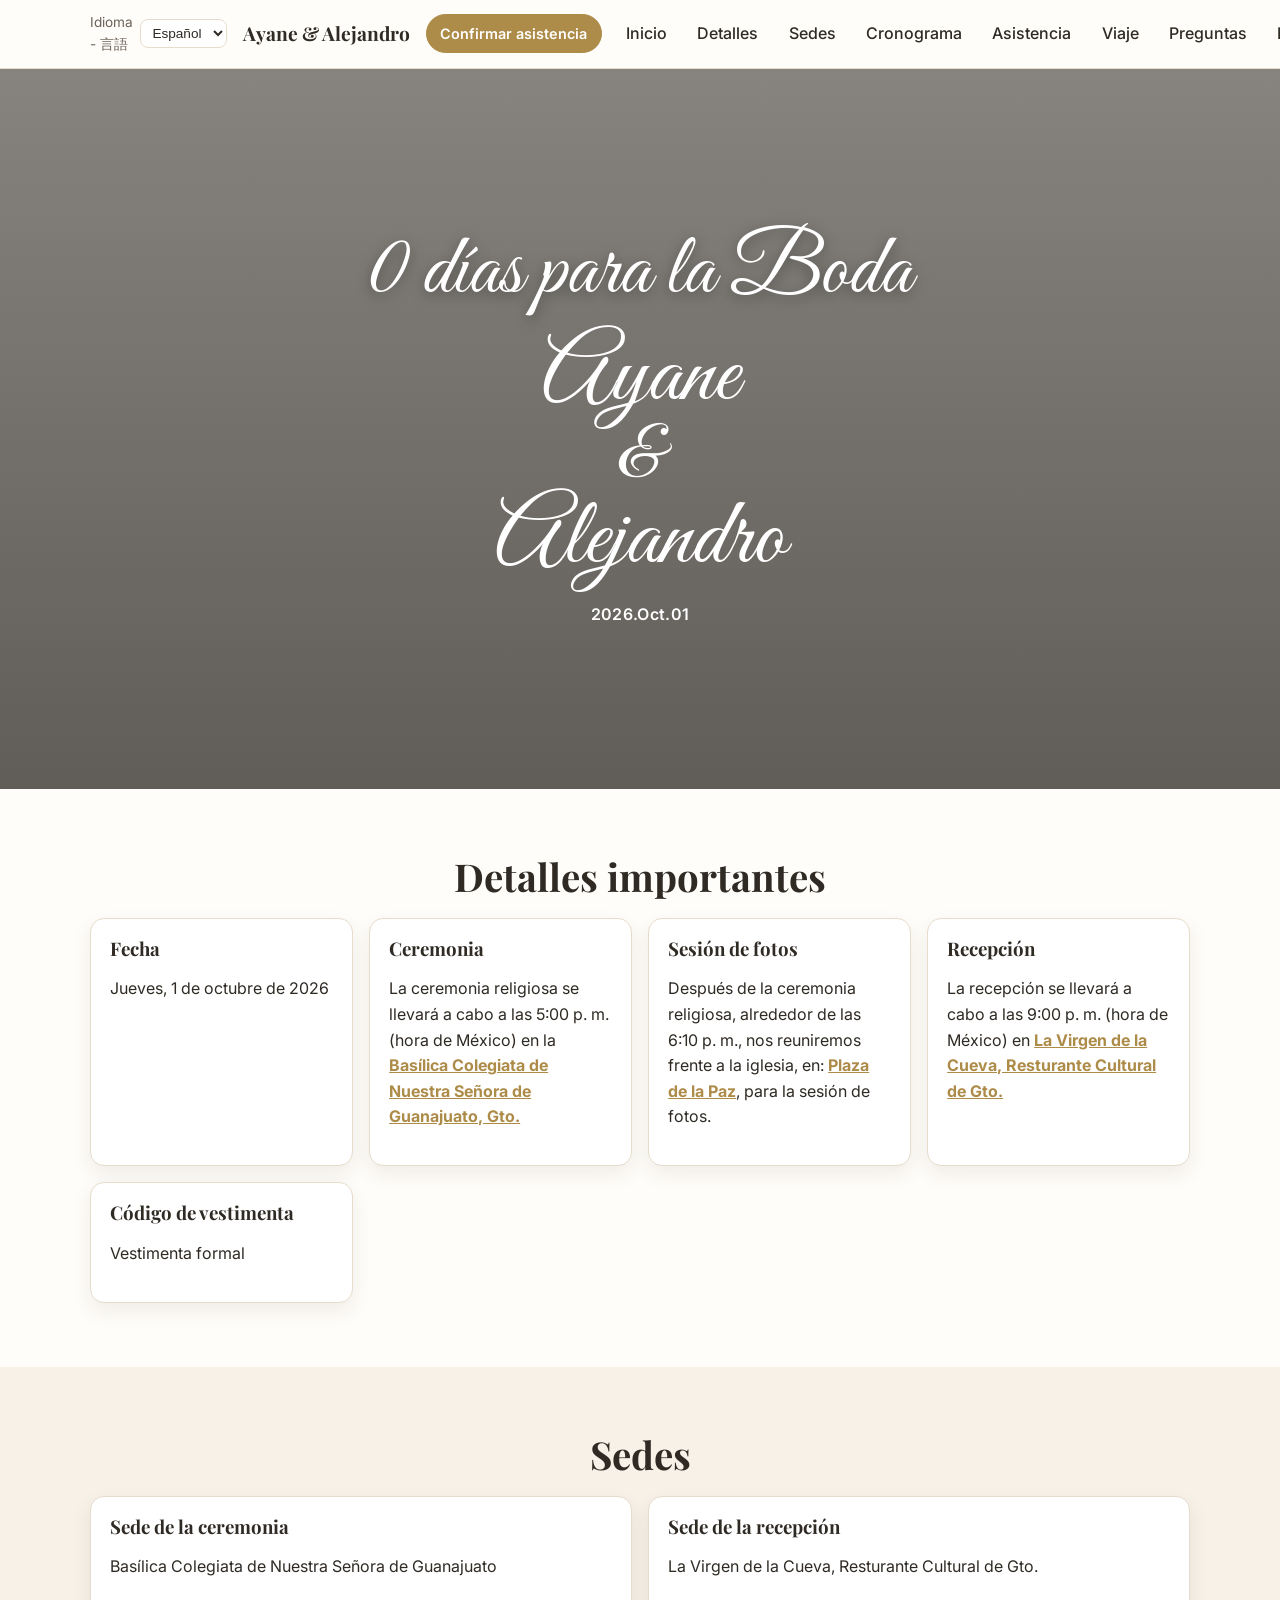
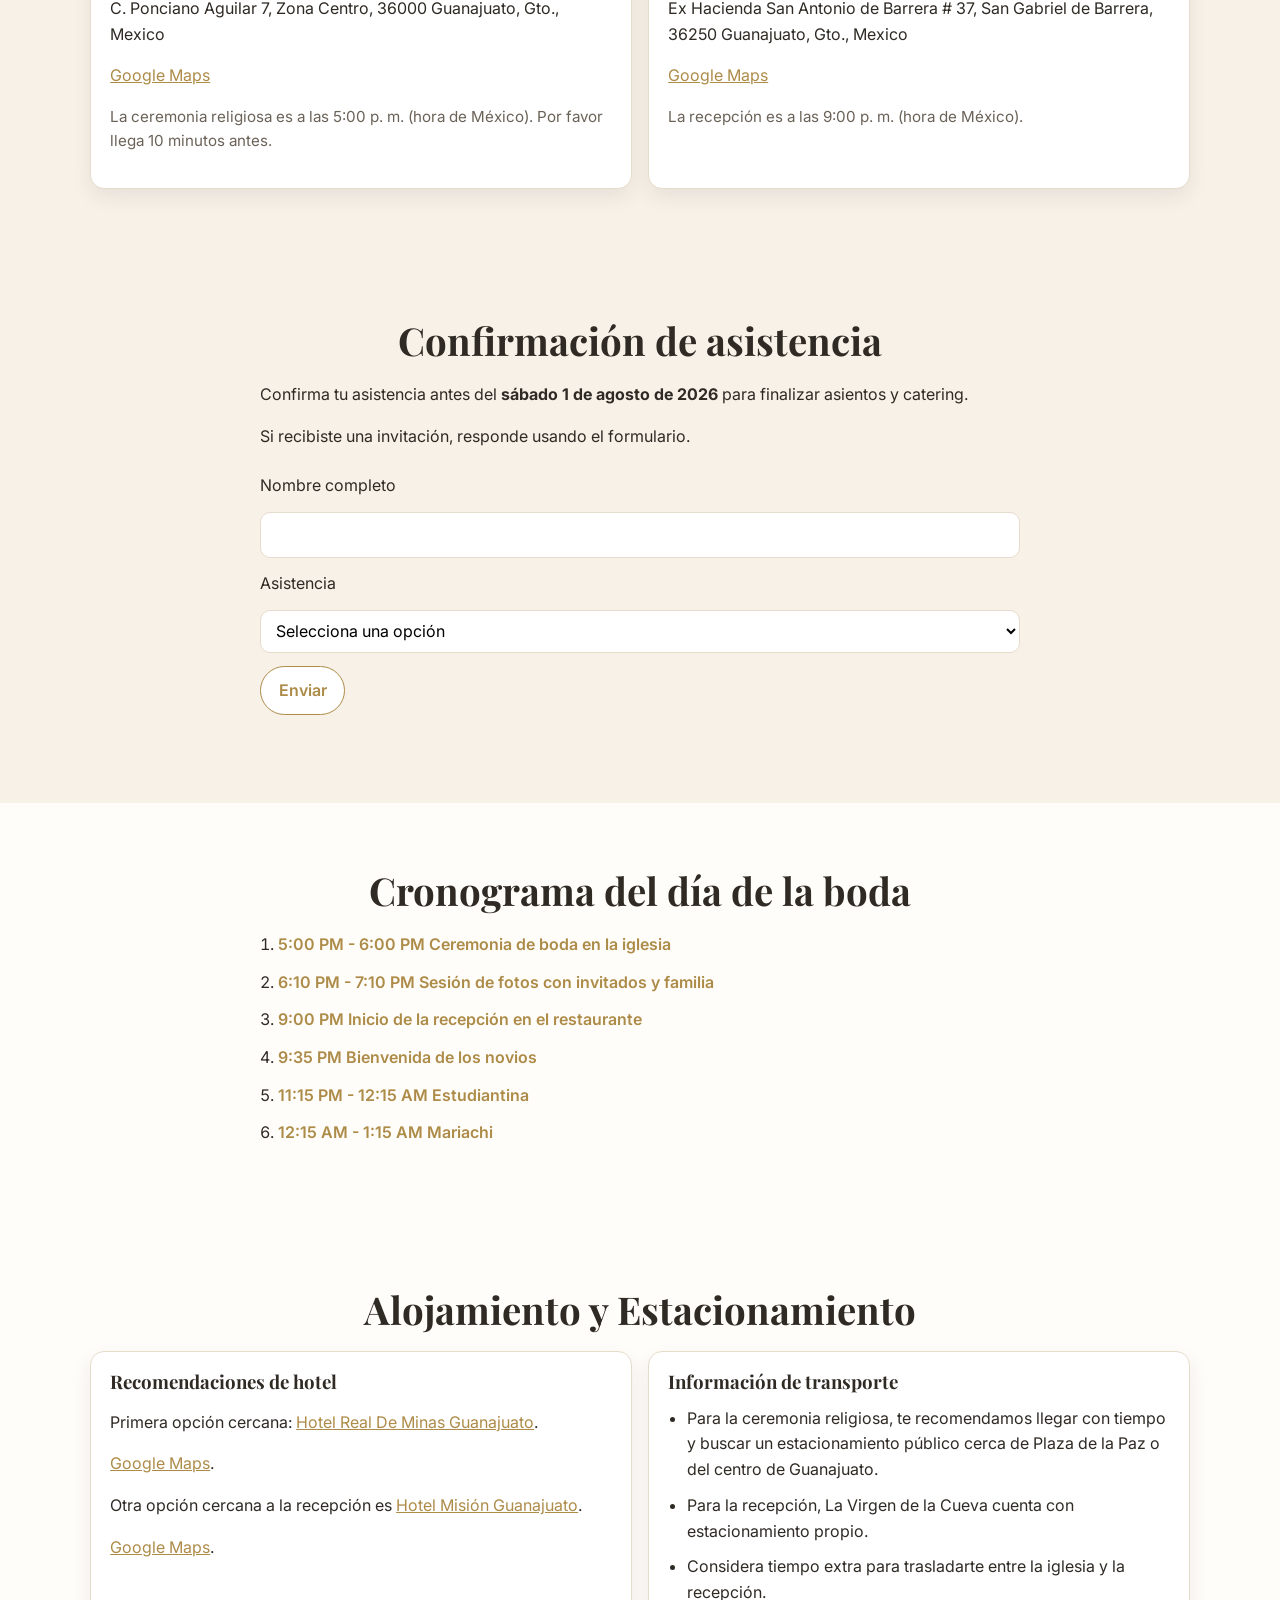
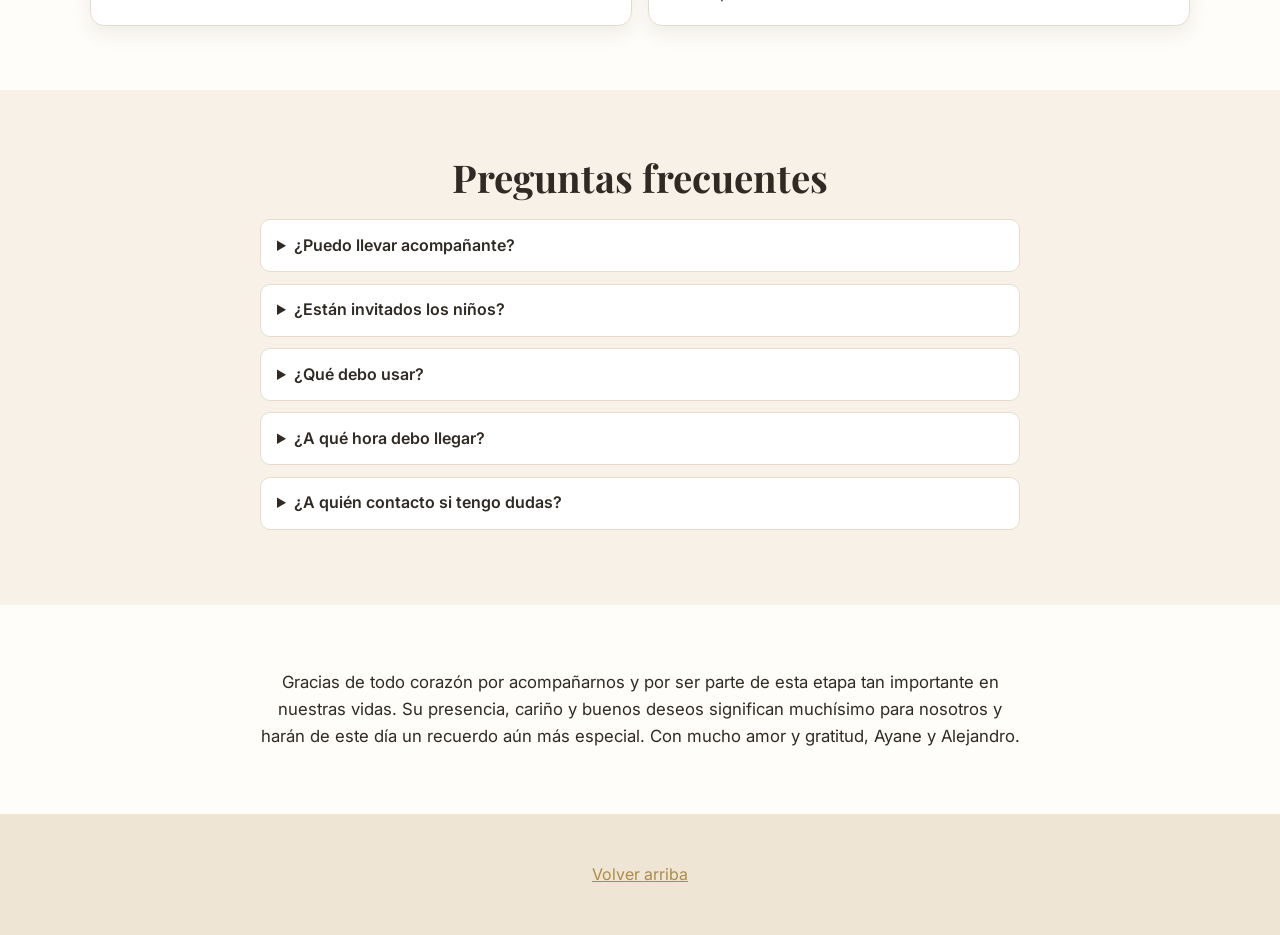
==== index.html @ 27ffed73 "Merge pull request #50 from aeliasg/codex/remove-text-from-assistance-confirmation-section Remove re" ====
<!DOCTYPE html>
<html lang="es">
  <head>
    <meta charset="UTF-8" />
    <meta name="viewport" content="width=device-width, initial-scale=1.0" />
    <meta
      name="description"
      content="Sitio web de información de boda con cronograma, sedes, detalles de viaje e instrucciones de RSVP para invitados."
      data-i18n-attr="content:meta.description"
    />
    <title data-i18n="meta.title">Ayane &amp; Alejandro | Información de boda para invitados</title>
    <link rel="preconnect" href="https://fonts.googleapis.com" />
    <link rel="preconnect" href="https://fonts.gstatic.com" crossorigin />
    <link
      href="https://fonts.googleapis.com/css2?family=Great+Vibes&family=Playfair+Display:wght@500;700&family=Inter:wght@400;500;600&display=swap"
      rel="stylesheet"
    />
    <link rel="stylesheet" href="style.css" />
  </head>
  <body>
    <span id="top" class="page-top" aria-hidden="true"></span>
    <a class="skip-link" href="#main-content" data-i18n="skip">Saltar al contenido principal</a>

    <header class="site-header">
      <nav class="navbar" aria-label="Navegación principal" data-i18n-attr="aria-label:nav.ariaLabel">
        <div class="language-toggle-wrap">
          <label for="language-toggle" class="language-label" data-i18n="language.label">Idioma - 言語</label>
          <select id="language-toggle" class="language-toggle" aria-label="Seleccionar idioma" data-i18n-attr="aria-label:language.selectAria">
            <option value="es" data-i18n="language.spanish">Español</option>
            <option value="ja" data-i18n="language.japanese">日本語</option>
          </select>
        </div>

        <div class="brand">Ayane &amp; Alejandro</div>
        <a class="nav-cta" href="#rsvp" data-i18n="nav.confirmAttendance">Confirmar asistencia</a>
        <button class="nav-toggle" aria-expanded="false" aria-controls="nav-menu" data-i18n="nav.menuButton">
          Menú
        </button>
        <ul class="nav-menu" id="nav-menu">
          <li><a href="#hero" data-i18n="nav.home">Inicio</a></li>
          <li><a href="#details" data-i18n="nav.details">Detalles</a></li>
          <li><a href="#venues" data-i18n="nav.venues">Sedes</a></li>
          <li><a href="#schedule" data-i18n="nav.schedule">Cronograma</a></li>
          <li><a href="#rsvp" data-i18n="nav.rsvp">Asistencia</a></li>
          <li><a href="#travel" data-i18n="nav.travel">Viaje</a></li>
          <li><a href="#faq" data-i18n="nav.faq">Preguntas</a></li>
          <li><a href="#message" data-i18n="nav.message">Mensaje</a></li>
        </ul>
      </nav>
    </header>

    <main id="main-content">
      <section class="hero" id="hero" aria-label="Introducción de la boda" data-i18n-attr="aria-label:hero.ariaLabel">
        <div class="hero-overlay"></div>
        <div class="hero-content container">
          <p class="countdown-text" aria-label="Cuenta regresiva para la boda" data-i18n-attr="aria-label:countdown.ariaLabel"><strong id="countdown-days">--</strong> <span id="countdown-label"></span></p>
          <p class="couple-names" aria-label="Ayane and Alejandro">
            <span class="couple-line">Ayane</span>
            <span class="couple-ampersand">&amp;</span>
            <span class="couple-line">Alejandro</span>
          </p>
          <p class="wedding-date" data-i18n="hero.date">2026.Oct.01</p>
        </div>
      </section>

      <section class="section" id="details">
        <div class="container">
          <h2 data-i18n="details.title">Detalles importantes</h2>
          <div class="card-grid details-grid">
            <article class="card">
              <h3 data-i18n="details.dateTitle">Fecha</h3>
              <p data-i18n="details.dateValue">Jueves, 1 de octubre de 2026</p>
            </article>
            <article class="card">
              <h3 data-i18n="details.ceremonyTitle">Ceremonia</h3>
              <p data-i18n="details.ceremonyValue" data-i18n-html="true">La ceremonia de boda se llevará a cabo aproximadamente a las 5:00 p. m. en la <strong><a href="https://maps.app.goo.gl/3U4JRh3GeCaUGPL46" class="inline-link" target="_blank" rel="noopener noreferrer">Basílica Colegiata de Nuestra Señora de Guanajuato, Gto.</a></strong></p>
            </article>
            <article class="card">
              <h3 data-i18n="details.photoSessionTitle">Sesión de fotos</h3>
              <p data-i18n="details.photoSessionValue" data-i18n-html="true">Después de la ceremonia religiosa, alrededor de las 6:10 p. m., nos reuniremos frente a la iglesia, en: <strong><a href="https://maps.app.goo.gl/Rm2HHoDUS6qW7fgV8" class="inline-link" target="_blank" rel="noopener noreferrer">Plaza de la Paz</a></strong>, para la sesión de fotos.</p>
            </article>
            <article class="card">
              <h3 data-i18n="details.receptionTitle">Recepción</h3>
              <p data-i18n="details.receptionValue" data-i18n-html="true">La recepción se llevará a cabo a las 9:00 p. m. (hora de México) en <strong><a href="https://maps.app.goo.gl/zDEgfCW4FdxbKXuq8" class="inline-link" target="_blank" rel="noopener noreferrer">La Virgen de la Cueva, Resturante Cultural de Gto.</a></strong></p>
            </article>
            <article class="card">
              <h3 data-i18n="details.dressTitle">Código de vestimenta</h3>
              <p data-i18n="details.dressValue">Vestimenta formal</p>
            </article>
          </div>
        </div>
      </section>

      <section class="section alt" id="venues">
        <div class="container">
          <h2 data-i18n="venues.title">Sedes</h2>
          <div class="card-grid venues-grid">
            <article class="card">
              <h3 data-i18n="venues.ceremonyTitle">Sede de la ceremonia</h3>
              <p data-i18n="venues.ceremonyName">Basílica Colegiata de Nuestra Señora de Guanajuato</p>
              <p data-i18n="venues.ceremonyAddress">C. Ponciano Aguilar 7, Zona Centro, 36000 Guanajuato, Gto., Mexico</p>
              <p>
                <a href="https://maps.app.goo.gl/aGtF1Gcrcc7LyWGeA" class="inline-link" data-i18n="venues.mapsLink" target="_blank" rel="noopener noreferrer">Google Maps</a>
              </p>
              <p class="note" data-i18n="venues.ceremonyNote">La ceremonia religiosa es a las 5:00 p. m. (hora de México). Por favor llega 10 minutos antes.</p>
            </article>
            <article class="card">
              <h3 data-i18n="venues.receptionTitle">Sede de la recepción</h3>
              <p data-i18n="venues.receptionName">La Virgen de la Cueva, Resturante Cultural de Gto.</p>
              <p data-i18n="venues.receptionAddress">Ex Hacienda San Antonio de Barrera # 37, San Gabriel de Barrera, 36250 Guanajuato, Gto., Mexico</p>
              <p>
                <a href="https://maps.app.goo.gl/EyxFZwrGLJdt8TZf7" class="inline-link" data-i18n="venues.mapsLink" target="_blank" rel="noopener noreferrer">Google Maps</a>
              </p>
              <p class="note" data-i18n="venues.receptionNote">La recepción es a las 9:00 p. m. (hora de México).</p>
            </article>
          </div>
        </div>
      </section>

      <section class="section alt" id="rsvp">
        <div class="container narrow">
          <h2 data-i18n="rsvp.title">Confirmación de asistencia</h2>
          <p data-i18n="rsvp.line1Html" data-i18n-html="true">
            Confirma tu asistencia antes del <strong>sábado 1 de agosto de 2026</strong> para finalizar asientos y catering.
          </p>
          <p data-i18n="rsvp.line2">Si recibiste una invitación, responde usando el formulario.</p>

          <form id="rsvp-form" class="rsvp-form" novalidate>
            <label for="rsvp-name" data-i18n="rsvp.nameLabel">Nombre completo</label>
            <input id="rsvp-name" name="name" type="text" autocomplete="name" required />

            <label for="rsvp-attendance" data-i18n="rsvp.attendanceLabel">Asistencia</label>
            <select id="rsvp-attendance" name="attendance" required>
              <option value="" selected disabled data-i18n="rsvp.attendancePlaceholder">Selecciona una opción</option>
              <option value="Attending" data-i18n="rsvp.attendanceYes">Asistiré</option>
              <option value="Not attending" data-i18n="rsvp.attendanceNo">No asistiré</option>
            </select>

            <button type="submit" class="btn" id="rsvp-submit" data-i18n="rsvp.submitButton">Enviar</button>
          </form>

          <p id="rsvp-message" class="note" role="status" aria-live="polite"></p>
        </div>
      </section>

      <section class="section" id="schedule">
        <div class="container">
          <h2 data-i18n="schedule.title">Cronograma del día de la boda</h2>
          <ol class="timeline">
            <li><span>5:00 PM - 6:00 PM</span> <span data-i18n="schedule.ceremony">Ceremonia de boda en la iglesia</span></li>
            <li><span>6:10 PM - 7:10 PM</span> <span data-i18n="schedule.photos">Sesión de fotos con invitados y familia</span></li>
            <li><span>9:00 PM</span> <span data-i18n="schedule.receptionBegins">Inicio de la recepción en el restaurante</span></li>
            <li><span>9:35 PM</span> <span data-i18n="schedule.welcome">Bienvenida de los novios</span></li>
            <li><span>11:15 PM - 12:15 AM</span> <span data-i18n="schedule.estudiantina">Estudiantina</span></li>
            <li><span>12:15 AM - 1:15 AM</span> <span data-i18n="schedule.mariachi">Mariachi</span></li>
          </ol>
        </div>
      </section>

      <section class="section" id="travel">
        <div class="container">
          <h2 data-i18n="travel.title">Alojamiento y Estacionamiento</h2>
          <div class="card-grid travel-grid">
            <article class="card">
              <h3 data-i18n="travel.hotelsTitle">Recomendaciones de hotel</h3>
              <p data-i18n="travel.hotelRealMinasHtml" data-i18n-html="true">Primera opción cercana: <a href="https://www.hotelesrealdeminas.com.mx/" class="inline-link" target="_blank" rel="noopener noreferrer">Hotel Real De Minas Guanajuato</a>.</p>
              <p data-i18n="travel.hotelRealMinasMapsHtml" data-i18n-html="true"><a href="https://maps.app.goo.gl/fFHVFGsj3ACA22Qo8" class="inline-link" target="_blank" rel="noopener noreferrer">Google Maps</a>.</p>
              <p data-i18n="travel.hotelMissionHtml" data-i18n-html="true">Otra opción cercana a la recepción es <a href="https://www.hotelesmision.com.mx/destino/hotel-mision-guanajuato" class="inline-link" target="_blank" rel="noopener noreferrer">Hotel Misión Guanajuato</a>.</p>
              <p data-i18n="travel.hotelMissionMapsHtml" data-i18n-html="true"><a href="https://maps.app.goo.gl/KHiFoBMVoHBPsxtw8" class="inline-link" target="_blank" rel="noopener noreferrer">Google Maps</a>.</p>
            </article>
            <article class="card">
              <h3 data-i18n="travel.transportTitle">Información de transporte</h3>
              <ul class="transport-list">
                <li data-i18n="travel.transportCeremony">Para la ceremonia religiosa, te recomendamos llegar con tiempo y buscar un estacionamiento público cerca de Plaza de la Paz o del centro de Guanajuato.</li>
                <li data-i18n="travel.transportReception">Para la recepción, La Virgen de la Cueva cuenta con estacionamiento propio.</li>
                <li data-i18n="travel.transportTiming">Considera tiempo extra para trasladarte entre la iglesia y la recepción.</li>
              </ul>
            </article>
          </div>
        </div>
      </section>

      <section class="section alt" id="faq">
        <div class="container narrow">
          <h2 data-i18n="faq.title">Preguntas frecuentes</h2>
          <div class="faq-list">
            <details>
              <summary data-i18n="faq.q1">¿Puedo llevar acompañante?</summary>
              <p data-i18n="faq.a1">Revisa tu invitación. Si tienes dudas, contáctanos directamente.</p>
            </details>
            <details>
              <summary data-i18n="faq.q2">¿Están invitados los niños?</summary>
              <p data-i18n="faq.a2">¡Queremos mucho a tus peques! Revisa tu invitación para confirmar asistencia infantil.</p>
            </details>
            <details>
              <summary data-i18n="faq.q3">¿Qué debo usar?</summary>
              <p data-i18n="faq.a3">Ropa formal.</p>
            </details>
            <details>
              <summary data-i18n="faq.q5">¿A qué hora debo llegar?</summary>
              <p data-i18n="faq.a5">Por favor llegar entre 10 y 15 min antes de que inicie la ceremonia o la recepción.</p>
            </details>
            <details>
              <summary data-i18n="faq.q6">¿A quién contacto si tengo dudas?</summary>
              <p data-i18n="faq.a6">Envía un mensaje a la persona que compartió la invitación contigo.</p>
            </details>
          </div>
        </div>
      </section>

      <section class="section" id="message">
        <div class="container narrow">
          <p class="message-note" data-i18n="message.note">
            Gracias de todo corazón por acompañarnos y por ser parte de esta etapa tan importante en nuestras vidas. Su presencia, cariño y buenos deseos significan muchísimo para nosotros y harán de este día un recuerdo aún más especial. Con mucho amor y gratitud, Ayane y Alejandro.
          </p>
        </div>
      </section>
    </main>

    <footer class="site-footer">
      <div class="container narrow">
        <p><a href="#top" class="inline-link" data-scroll-top data-i18n="footer.top">Volver arriba</a></p>
      </div>
    </footer>

    <script src="script.js"></script>
  </body>
</html>
---- style.css ----
:root {
  --bg: #fffdf9;
  --bg-alt: #f7f1e8;
  --surface: #ffffff;
  --text: #2f2a24;
  --muted: #6b6258;
  --accent: #c8a96a;
  --accent-deep: #ad8b48;
  --border: #e7dccb;
  --shadow: 0 8px 20px rgba(47, 42, 36, 0.08);
  --radius: 14px;
}

* {
  box-sizing: border-box;
}

html {
  scroll-behavior: smooth;
}

body {
  margin: 0;
  font-family: "Inter", Arial, sans-serif;
  color: var(--text);
  background: var(--bg);
  line-height: 1.6;
}

html[lang="ja"] {
  font-size: 92%;
}

html[lang="ja"] body {
  letter-spacing: -0.01em;
}

.page-top {
  position: absolute;
  top: 0;
  left: 0;
  width: 1px;
  height: 1px;
  pointer-events: none;
}

img {
  max-width: 100%;
  display: block;
}

h1,
h2,
h3 {
  font-family: "Playfair Display", Georgia, serif;
  line-height: 1.2;
  margin-top: 0;
}

h2 {
  font-size: clamp(1.7rem, 1.2rem + 1.7vw, 2.4rem);
  margin-bottom: 1.2rem;
  text-align: center;
}

.container {
  width: min(1100px, 92%);
  margin-inline: auto;
}

.narrow {
  width: min(760px, 92%);
}

.skip-link {
  position: absolute;
  left: -9999px;
  top: 1rem;
  background: var(--text);
  color: #fff;
  padding: 0.6rem 1rem;
  border-radius: 8px;
  z-index: 999;
}

.skip-link:focus {
  left: 1rem;
}

.site-header {
  position: sticky;
  top: 0;
  z-index: 10;
  background: rgba(255, 253, 249, 0.95);
  backdrop-filter: blur(8px);
  border-bottom: 1px solid var(--border);
  transition: transform 0.25s ease;
}

.navbar {
  width: min(1100px, 92%);
  margin-inline: auto;
  display: flex;
  align-items: center;
  justify-content: space-between;
  gap: 1rem;
  padding: 0.75rem 0;
}

.language-toggle-wrap {
  display: flex;
  align-items: center;
  gap: 0.45rem;
  margin-right: auto;
}

.language-label {
  font-size: 0.85rem;
  color: var(--muted);
}

.language-toggle {
  border: 1px solid var(--border);
  background: var(--surface);
  color: var(--text);
  padding: 0.3rem 0.45rem;
  border-radius: 8px;
  font-size: 0.85rem;
}

.brand {
  font-family: "Playfair Display", Georgia, serif;
  font-size: 1.2rem;
  font-weight: 700;
  white-space: nowrap;
}

.nav-menu {
  list-style: none;
  display: flex;
  gap: 0.9rem;
  margin: 0;
  padding: 0;
}

.nav-menu a {
  text-decoration: none;
  color: var(--text);
  font-weight: 500;
  padding: 0.35rem 0.5rem;
  border-radius: 6px;
}

.nav-menu a:hover,
.nav-menu a:focus-visible {
  background: var(--bg-alt);
}

.nav-cta {
  display: inline-block;
  text-decoration: none;
  color: #fff;
  background: var(--accent-deep);
  border: 1px solid var(--accent-deep);
  border-radius: 999px;
  padding: 0.45rem 0.85rem;
  font-weight: 600;
  font-size: 0.9rem;
  white-space: nowrap;
  transition: transform 0.2s ease, box-shadow 0.2s ease, background 0.2s ease;
}

.nav-cta:hover,
.nav-cta:focus-visible {
  transform: translateY(-1px);
  box-shadow: var(--shadow);
  background: var(--accent);
}

.nav-toggle {
  display: none;
  border: 1px solid var(--border);
  background: var(--surface);
  padding: 0.45rem 0.7rem;
  border-radius: 8px;
}

.hero {
  position: relative;
  min-height: 80vh;
  display: grid;
  place-items: center;
  text-align: center;
  background:
    linear-gradient(rgba(20, 16, 10, 0.35), rgba(20, 16, 10, 0.35)),
    url("pictures/background-picture/2.jpg") center/cover no-repeat;
  color: #fff;
}

.countdown-text {
  margin: 0 0 0.55rem;
  text-align: center;
  color: #fff;
  font-family: "Great Vibes", cursive;
  font-size: clamp(3rem, 2.1rem + 4.1vw, 5.6rem);
  line-height: 1;
  text-shadow: 0 4px 14px rgba(0, 0, 0, 0.35);
}

#countdown-days {
  color: #fff;
  font-size: 1em;
  font-weight: 400;
}

.hero-overlay {
  position: absolute;
  inset: 0;
  background: linear-gradient(to top, rgba(20, 16, 10, 0.5), rgba(20, 16, 10, 0.25));
}

.hero-content {
  position: relative;
  z-index: 1;
  padding: 4rem 0;
}

.eyebrow {
  letter-spacing: 0.06em;
  text-transform: uppercase;
  font-size: 0.83rem;
}

.hero h1 {
  font-size: clamp(2rem, 1.2rem + 4vw, 4rem);
  margin-bottom: 0.2rem;
}

.couple-names {
  font-family: "Great Vibes", cursive;
  font-size: clamp(3rem, 2rem + 5vw, 6rem);
  font-weight: 400;
  line-height: 1.1;
  margin: 0.2rem 0 0.5rem;
}

.couple-line,
.couple-ampersand {
  display: block;
}

.couple-ampersand {
  font-size: 0.75em;
  line-height: 0.8;
}

.wedding-date {
  font-weight: 600;
  margin: 0;
  letter-spacing: 0.02em;
}

.welcome-message {
  max-width: 640px;
  margin: 1.2rem auto 1.7rem;
}

.section {
  padding: 4rem 0;
}

.section.alt {
  background: var(--bg-alt);
}

.card-grid {
  display: grid;
  gap: 1rem;
}

.details-grid {
  grid-template-columns: repeat(auto-fit, minmax(210px, 1fr));
}

.venues-grid,
.travel-grid {
  grid-template-columns: repeat(auto-fit, minmax(260px, 1fr));
}

.card {
  background: var(--surface);
  border: 1px solid var(--border);
  border-radius: var(--radius);
  padding: 1.2rem;
  box-shadow: var(--shadow);
}

.card h3 {
  margin-bottom: 0.3rem;
}

.transport-list {
  margin: 0.75rem 0 0;
  padding-left: 1.2rem;
}

.transport-list li {
  margin-bottom: 0.65rem;
}

.transport-list li:last-child {
  margin-bottom: 0;
}

.note {
  color: var(--muted);
  font-size: 0.95rem;
}

.inline-link {
  color: var(--accent-deep);
}

.timeline {
  max-width: 760px;
  margin: 0 auto;
  padding-left: 1.1rem;
}

.timeline li {
  margin-bottom: 0.75rem;
}

.timeline span {
  font-weight: 600;
  color: var(--accent-deep);
}

.btn {
  display: inline-block;
  -webkit-appearance: none;
  appearance: none;
  text-decoration: none;
  border: 1px solid var(--accent-deep);
  background: #fff;
  color: var(--accent-deep);
  font: inherit;
  font-weight: 600;
  padding: 0.68rem 1.1rem;
  border-radius: 999px;
  transition: transform 0.2s ease, box-shadow 0.2s ease, background 0.2s ease;
}

.btn:hover,
.btn:focus-visible {
  transform: translateY(-1px);
  box-shadow: var(--shadow);
  background: rgba(200, 169, 106, 0.15);
}

.btn.primary {
  background: var(--accent);
  color: #fff;
  border-color: var(--accent);
}

.faq-list details {
  background: var(--surface);
  border: 1px solid var(--border);
  border-radius: 10px;
  padding: 0.8rem 1rem;
  margin-bottom: 0.7rem;
}

.faq-list summary {
  cursor: pointer;
  font-weight: 600;
}

.message-note {
  margin: 0;
  text-align: center;
  font-size: 1.05rem;
}

.site-footer {
  padding: 2rem 0;
  text-align: center;
  background: #efe5d5;
}

@media (max-width: 800px) {
  .site-header.header-hidden {
    transform: translateY(-100%);
  }

  .navbar {
    flex-wrap: wrap;
  }

  .language-toggle-wrap {
    width: 100%;
    order: -1;
    margin-bottom: 0.25rem;
  }

  .nav-cta {
    order: 2;
    width: 100%;
    text-align: center;
  }

  .nav-toggle {
    display: block;
  }

  .nav-menu {
    position: absolute;
    right: 4%;
    top: 112px;
    width: min(280px, 92vw);
    display: none;
    flex-direction: column;
    background: var(--surface);
    border: 1px solid var(--border);
    border-radius: 10px;
    padding: 0.8rem;
    box-shadow: var(--shadow);
  }

  .nav-menu.open {
    display: flex;
  }
}

.rsvp-page {
  min-height: 100vh;
}

.rsvp-form {
  display: grid;
  gap: 0.8rem;
  margin: 1.5rem 0;
}

.rsvp-form input,
.rsvp-form select,
.rsvp-form textarea {
  font: inherit;
  padding: 0.6rem 0.7rem;
  border: 1px solid var(--border);
  border-radius: 10px;
  background: var(--surface);
}

.rsvp-form fieldset {
  border: 1px solid var(--border);
  border-radius: 10px;
  padding: 0.8rem;
  display: grid;
  gap: 0.45rem;
}

.rsvp-form .btn {
  justify-self: start;
}

#form-message.error {
  color: #9c2f2f;
}

.rsvp-info {
  margin-top: 1.2rem;
}


#rsvp-message.success {
  color: #2f6a3f;
}

#rsvp-message.error {
  color: #9c2f2f;
}

.rsvp-form .btn[disabled] {
  opacity: 0.7;
  cursor: not-allowed;
  pointer-events: none;
}
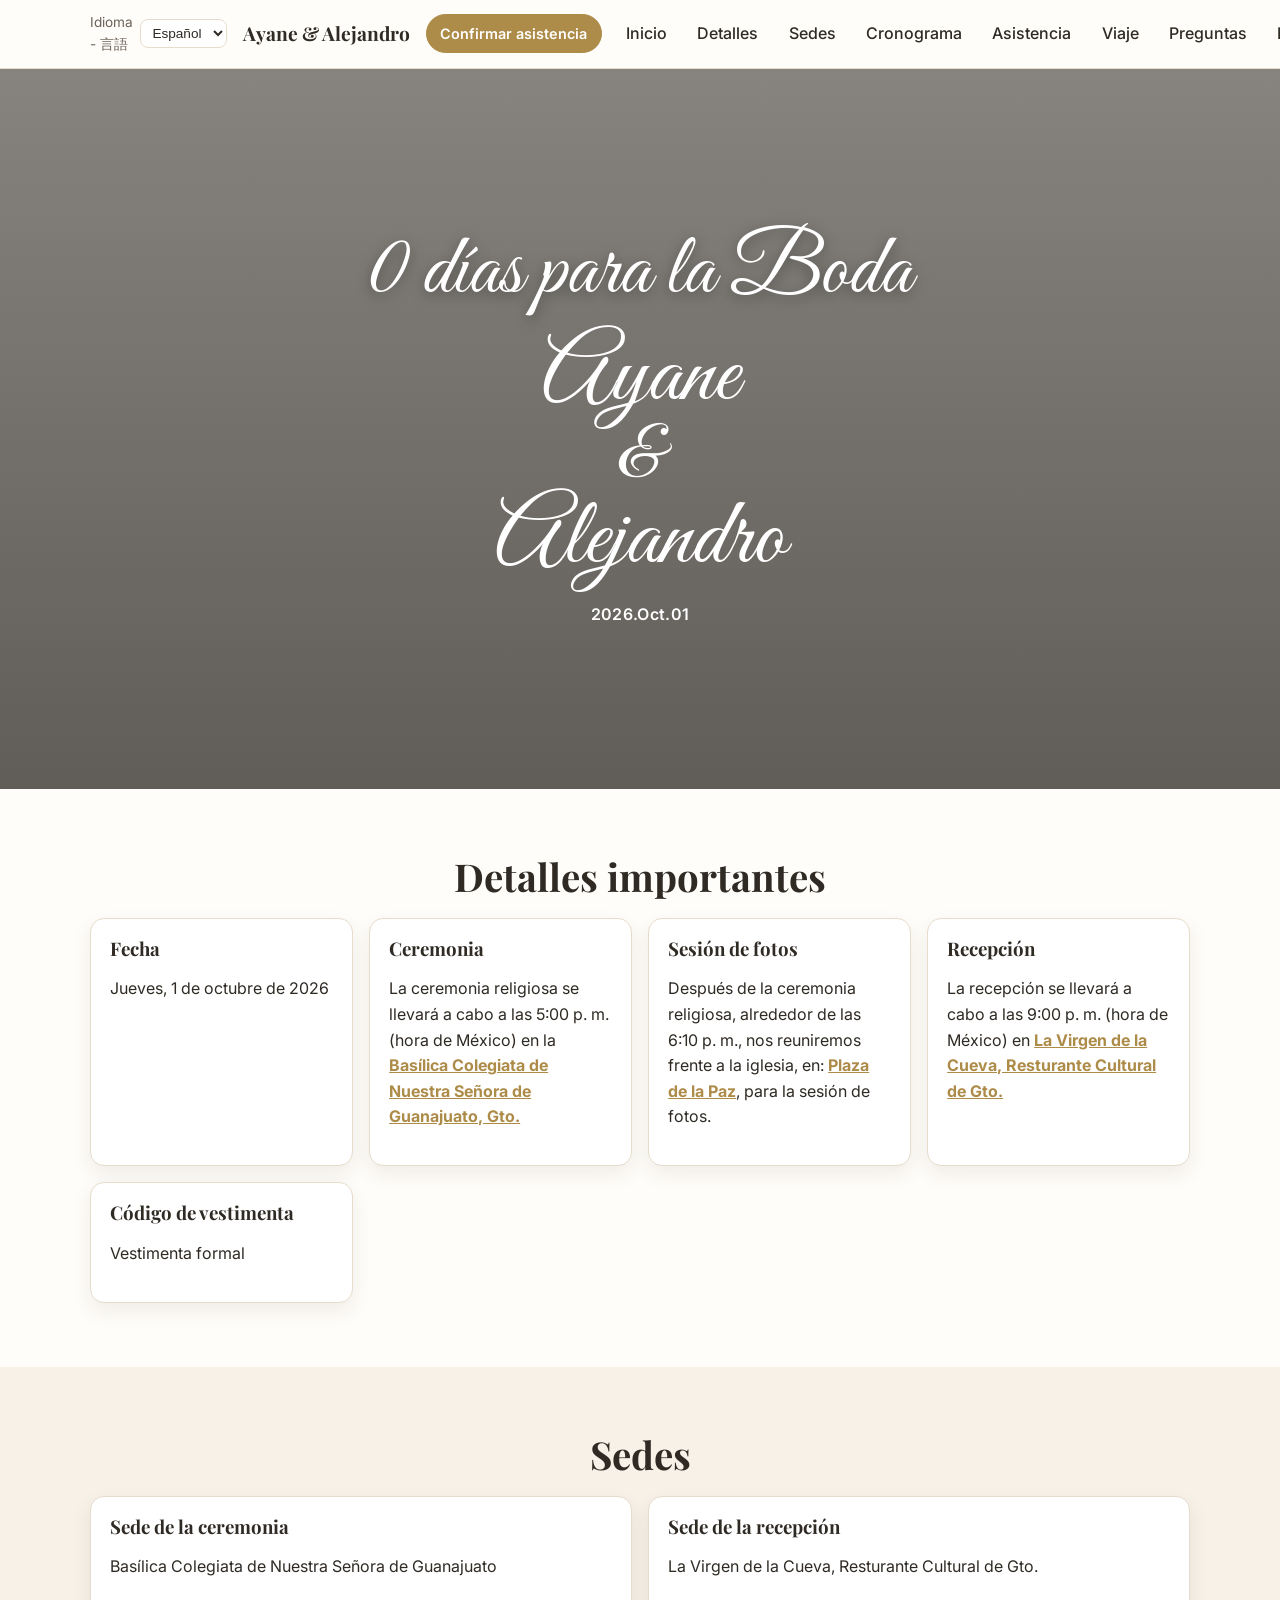
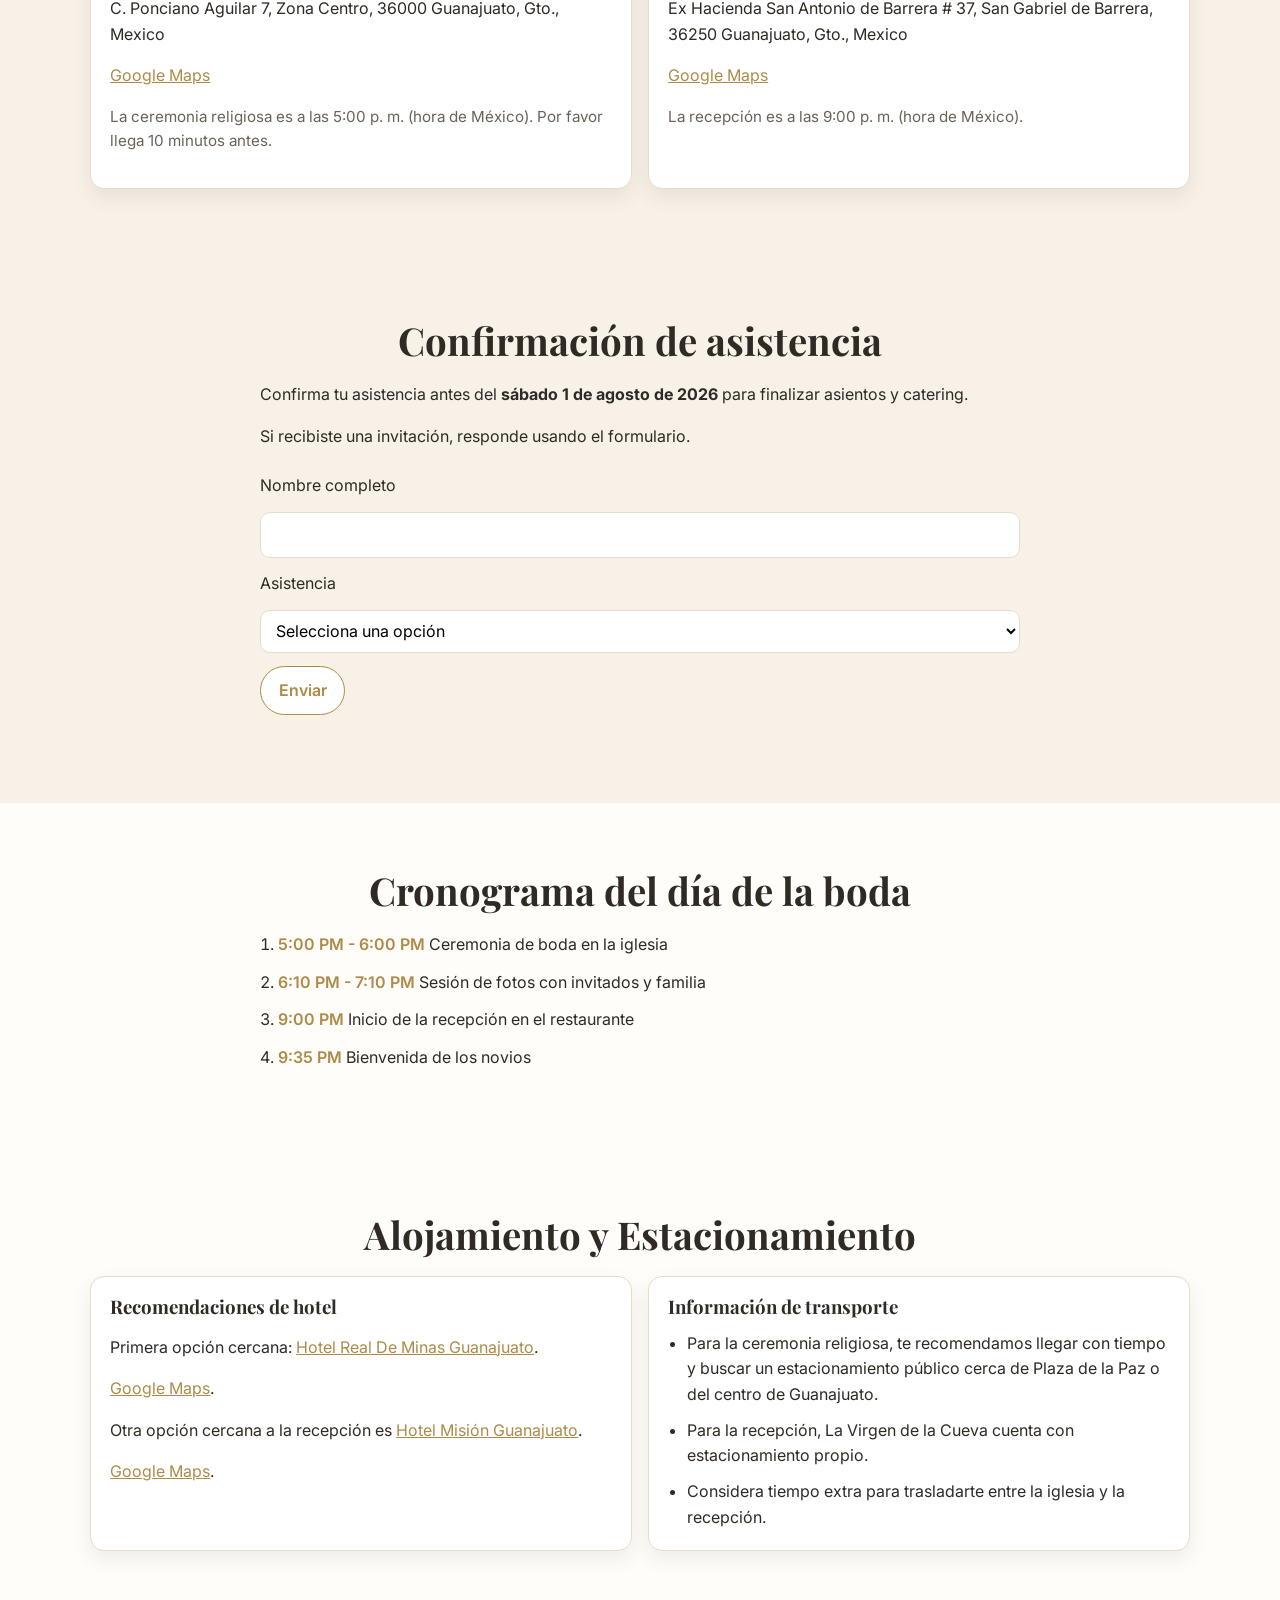
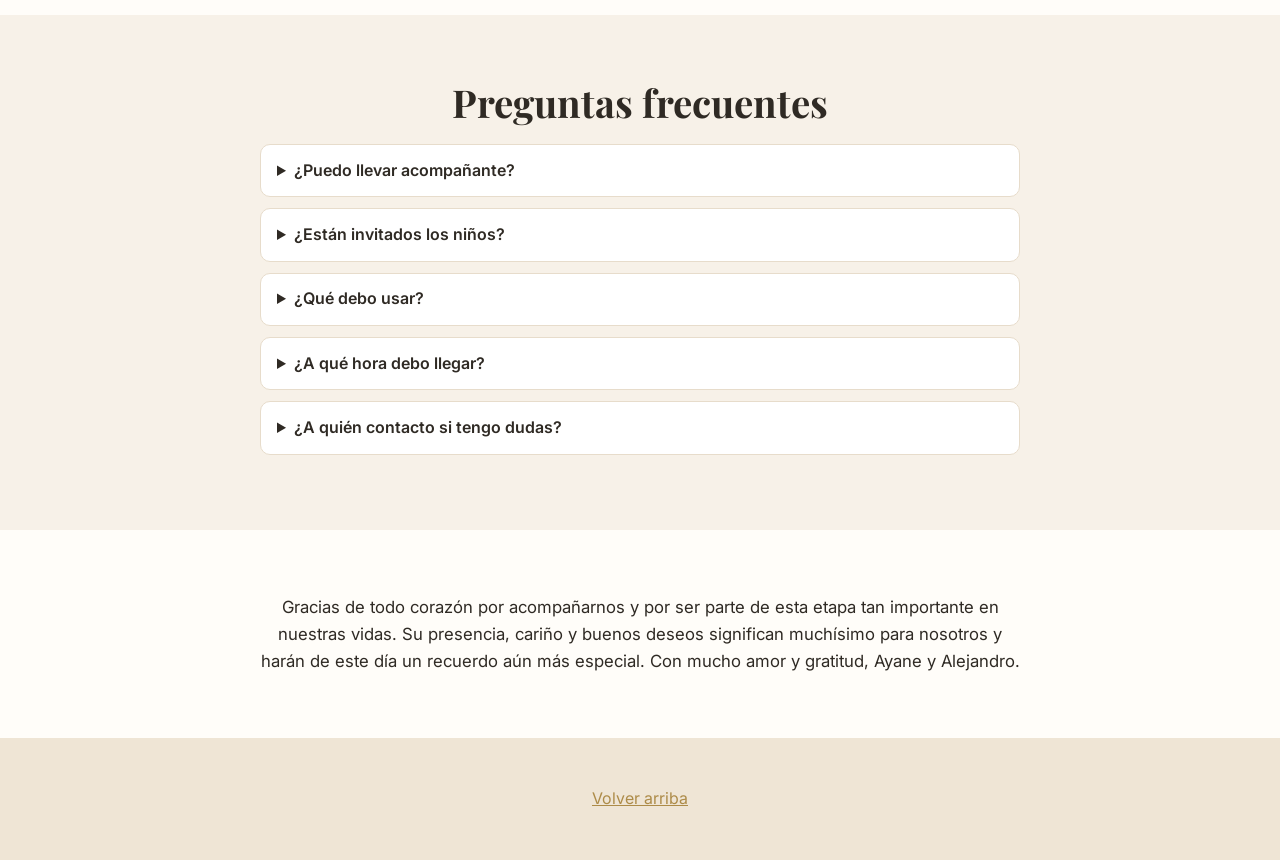
==== commit 0ecc192f: "Remove final wedding schedule items" ====
--- a/index.html
+++ b/index.html
@@ -151,8 +151,6 @@
             <li><span>6:10 PM - 7:10 PM</span> <span data-i18n="schedule.photos">Sesión de fotos con invitados y familia</span></li>
             <li><span>9:00 PM</span> <span data-i18n="schedule.receptionBegins">Inicio de la recepción en el restaurante</span></li>
             <li><span>9:35 PM</span> <span data-i18n="schedule.welcome">Bienvenida de los novios</span></li>
-            <li><span>11:15 PM - 12:15 AM</span> <span data-i18n="schedule.estudiantina">Estudiantina</span></li>
-            <li><span>12:15 AM - 1:15 AM</span> <span data-i18n="schedule.mariachi">Mariachi</span></li>
           </ol>
         </div>
       </section>
--- a/style.css
+++ b/style.css
@@ -332,8 +332,12 @@
 }
 
 .timeline span {
+  color: var(--text);
+}
+
+.timeline li span:first-child {
+  color: var(--accent-deep);
   font-weight: 600;
-  color: var(--accent-deep);
 }
 
 .btn {
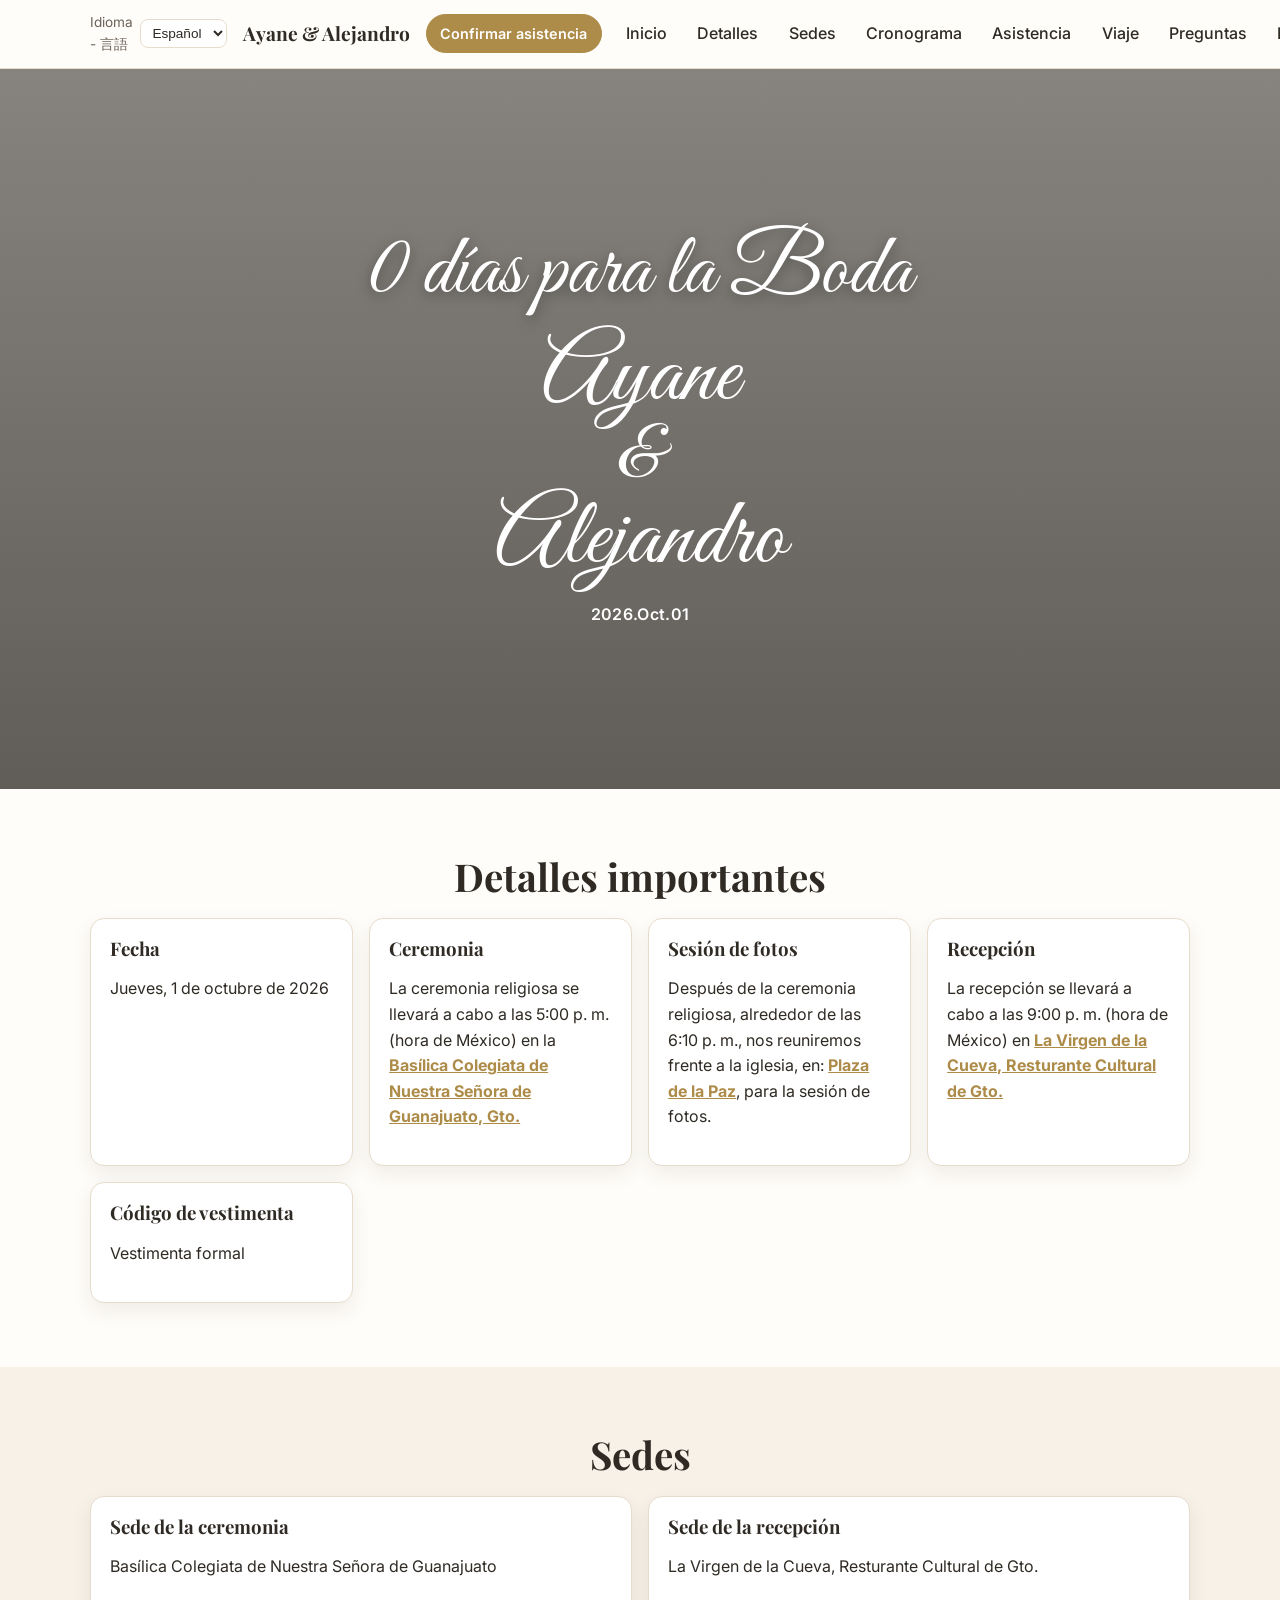
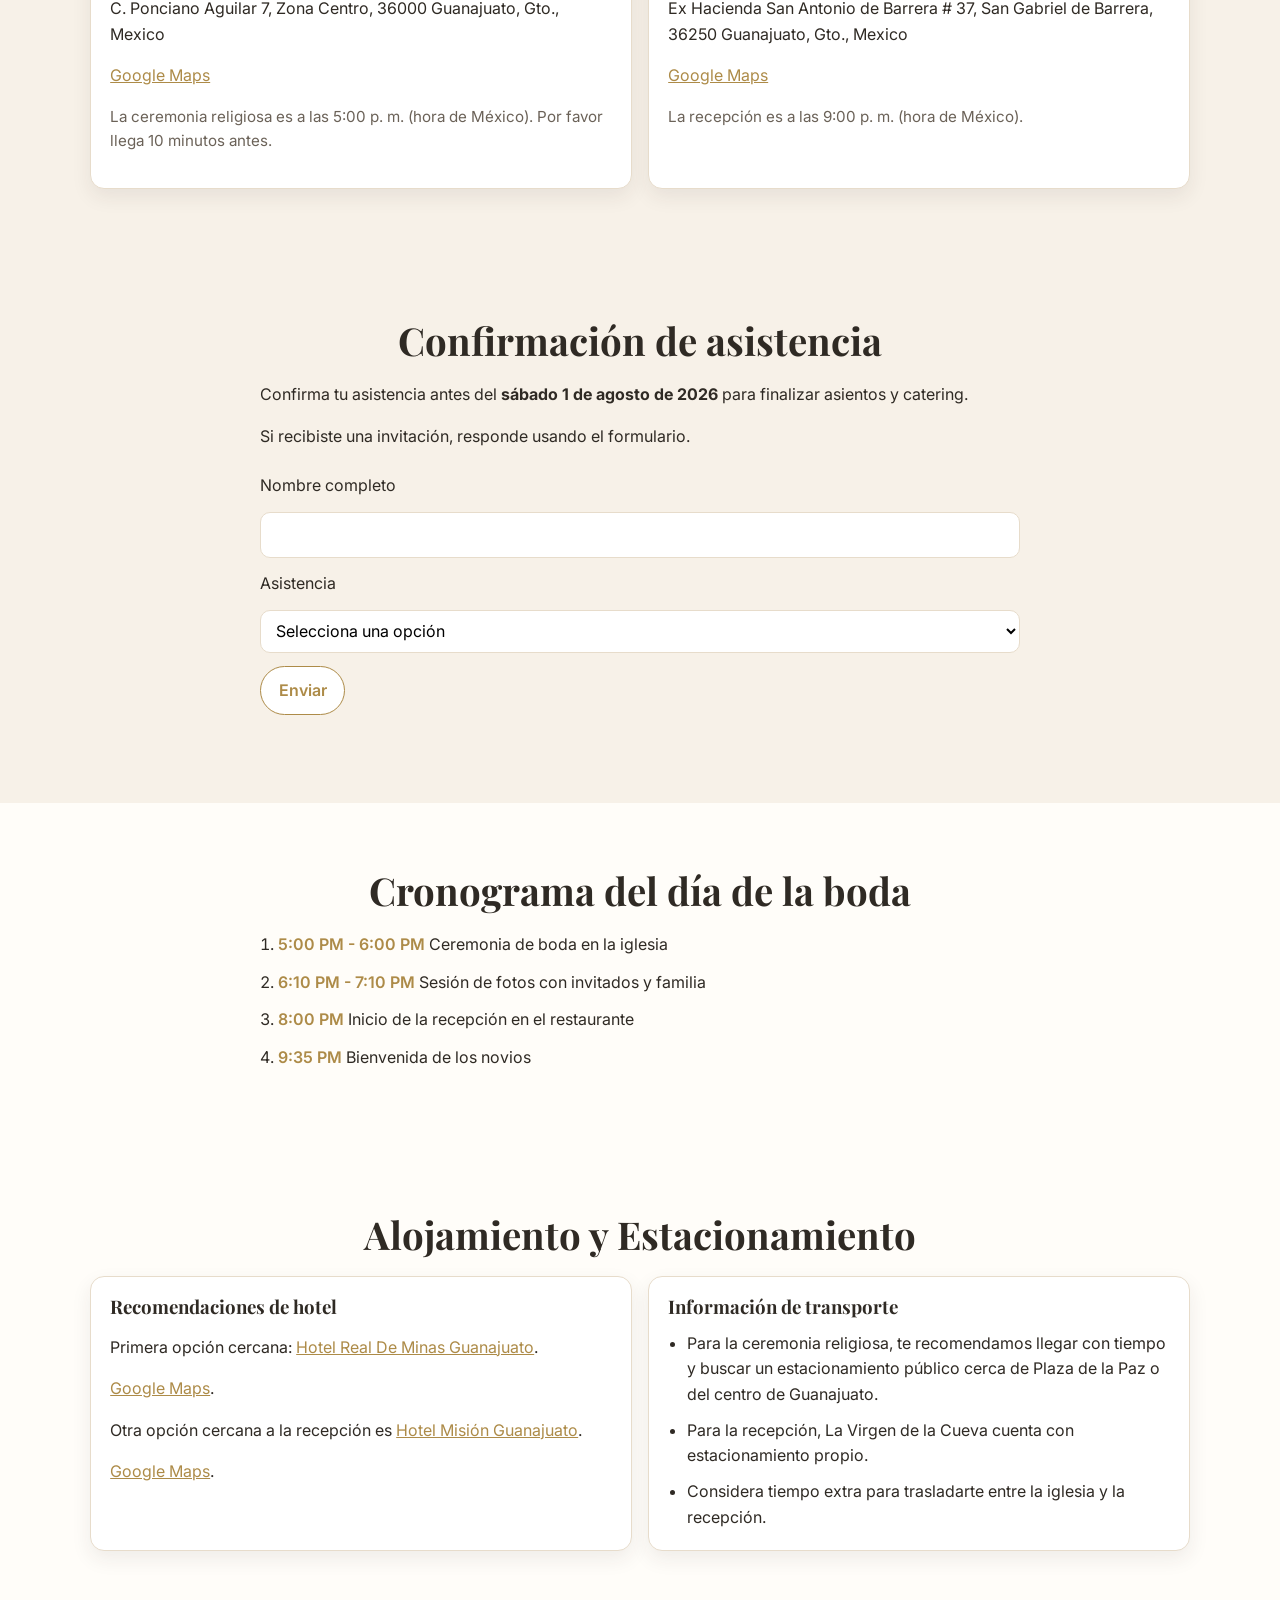
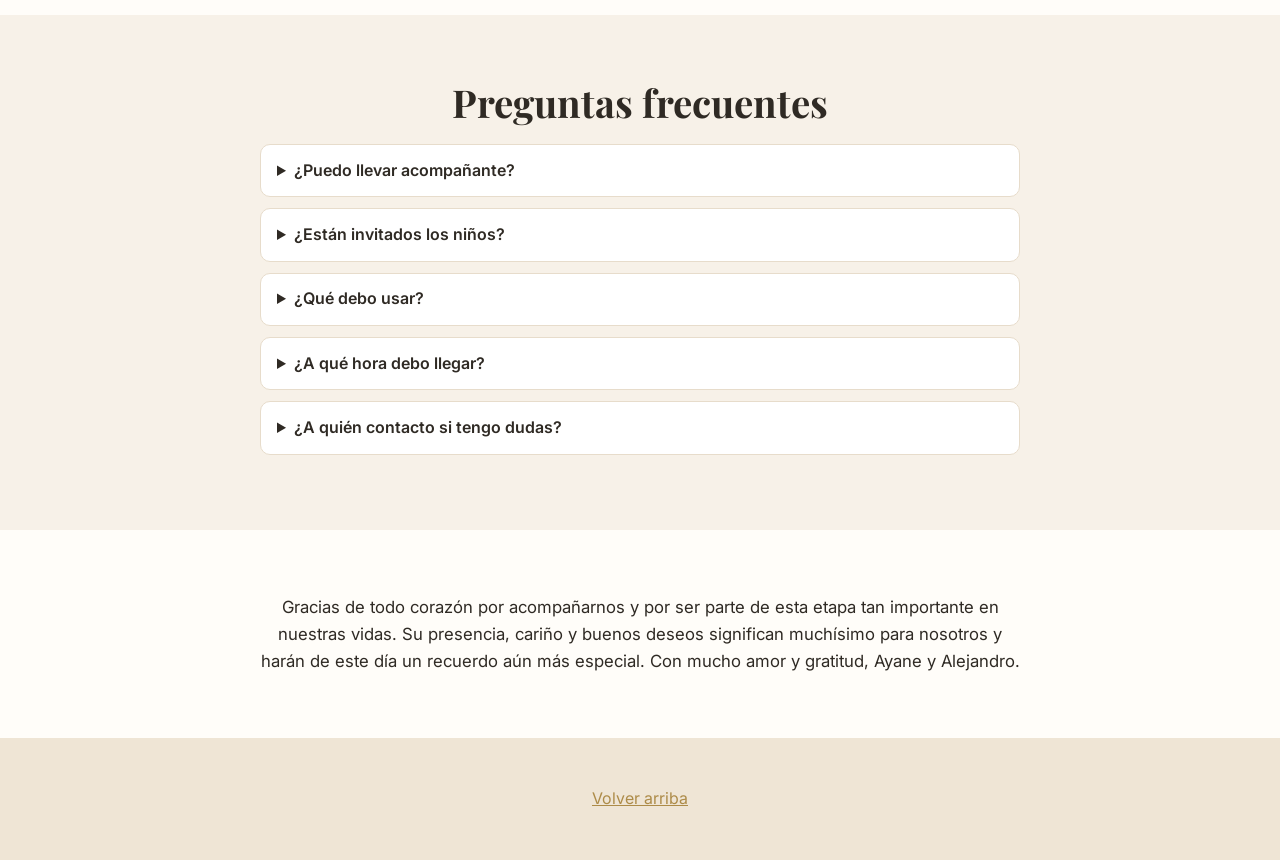
==== commit ea481a82: "Update reception venue and time" ====
--- a/index.html
+++ b/index.html
@@ -81,7 +81,7 @@
             </article>
             <article class="card">
               <h3 data-i18n="details.receptionTitle">Recepción</h3>
-              <p data-i18n="details.receptionValue" data-i18n-html="true">La recepción se llevará a cabo a las 9:00 p. m. (hora de México) en <strong><a href="https://maps.app.goo.gl/zDEgfCW4FdxbKXuq8" class="inline-link" target="_blank" rel="noopener noreferrer">La Virgen de la Cueva, Resturante Cultural de Gto.</a></strong></p>
+              <p data-i18n="details.receptionValue" data-i18n-html="true">La recepción se llevará a cabo a las 8:00 p. m. (hora de México) en <strong><a href="https://www.google.com/maps/search/?api=1&query=Jdn.%20de%20la%20Uni%C3%B3n%203%2C%20Zona%20Centro%2C%2036000%20Guanajuato%2C%20Gto.%2C%20Mexico" class="inline-link" target="_blank" rel="noopener noreferrer">Casa Valadez</a></strong></p>
             </article>
             <article class="card">
               <h3 data-i18n="details.dressTitle">Código de vestimenta</h3>
@@ -106,12 +106,12 @@
             </article>
             <article class="card">
               <h3 data-i18n="venues.receptionTitle">Sede de la recepción</h3>
-              <p data-i18n="venues.receptionName">La Virgen de la Cueva, Resturante Cultural de Gto.</p>
-              <p data-i18n="venues.receptionAddress">Ex Hacienda San Antonio de Barrera # 37, San Gabriel de Barrera, 36250 Guanajuato, Gto., Mexico</p>
+              <p data-i18n="venues.receptionName">Casa Valadez</p>
+              <p data-i18n="venues.receptionAddress">Jdn. de la Unión 3, Zona Centro, 36000 Guanajuato, Gto., Mexico</p>
               <p>
-                <a href="https://maps.app.goo.gl/EyxFZwrGLJdt8TZf7" class="inline-link" data-i18n="venues.mapsLink" target="_blank" rel="noopener noreferrer">Google Maps</a>
+                <a href="https://www.google.com/maps/search/?api=1&query=Jdn.%20de%20la%20Uni%C3%B3n%203%2C%20Zona%20Centro%2C%2036000%20Guanajuato%2C%20Gto.%2C%20Mexico" class="inline-link" data-i18n="venues.mapsLink" target="_blank" rel="noopener noreferrer">Google Maps</a>
               </p>
-              <p class="note" data-i18n="venues.receptionNote">La recepción es a las 9:00 p. m. (hora de México).</p>
+              <p class="note" data-i18n="venues.receptionNote">La recepción es a las 8:00 p. m. (hora de México).</p>
             </article>
           </div>
         </div>
@@ -149,7 +149,7 @@
           <ol class="timeline">
             <li><span>5:00 PM - 6:00 PM</span> <span data-i18n="schedule.ceremony">Ceremonia de boda en la iglesia</span></li>
             <li><span>6:10 PM - 7:10 PM</span> <span data-i18n="schedule.photos">Sesión de fotos con invitados y familia</span></li>
-            <li><span>9:00 PM</span> <span data-i18n="schedule.receptionBegins">Inicio de la recepción en el restaurante</span></li>
+            <li><span>8:00 PM</span> <span data-i18n="schedule.receptionBegins">Inicio de la recepción en el restaurante</span></li>
             <li><span>9:35 PM</span> <span data-i18n="schedule.welcome">Bienvenida de los novios</span></li>
           </ol>
         </div>
@@ -188,7 +188,7 @@
             </details>
             <details>
               <summary data-i18n="faq.q2">¿Están invitados los niños?</summary>
-              <p data-i18n="faq.a2">¡Queremos mucho a tus peques! Revisa tu invitación para confirmar asistencia infantil.</p>
+              <p data-i18n="faq.a2">Les agradecemos, su comprensión; esta será una recepción exclusiva para adultos.</p>
             </details>
             <details>
               <summary data-i18n="faq.q3">¿Qué debo usar?</summary>
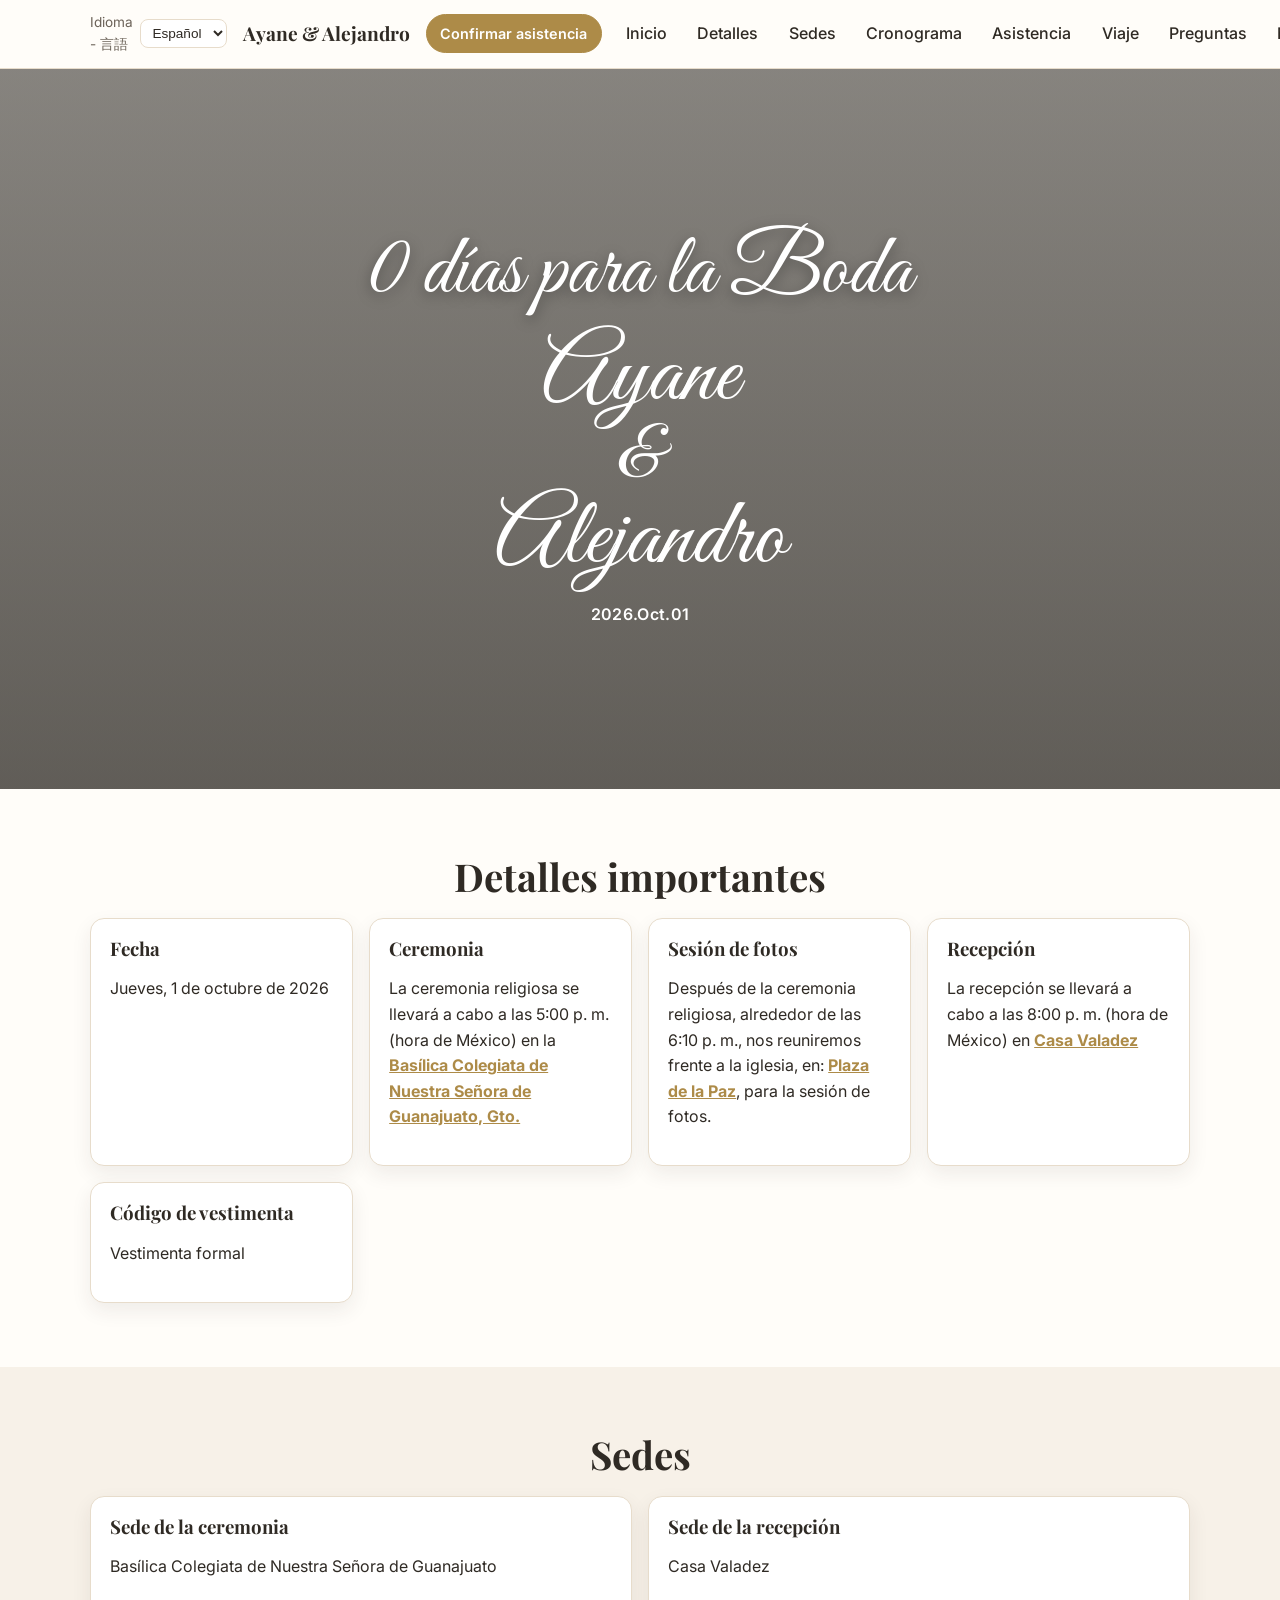
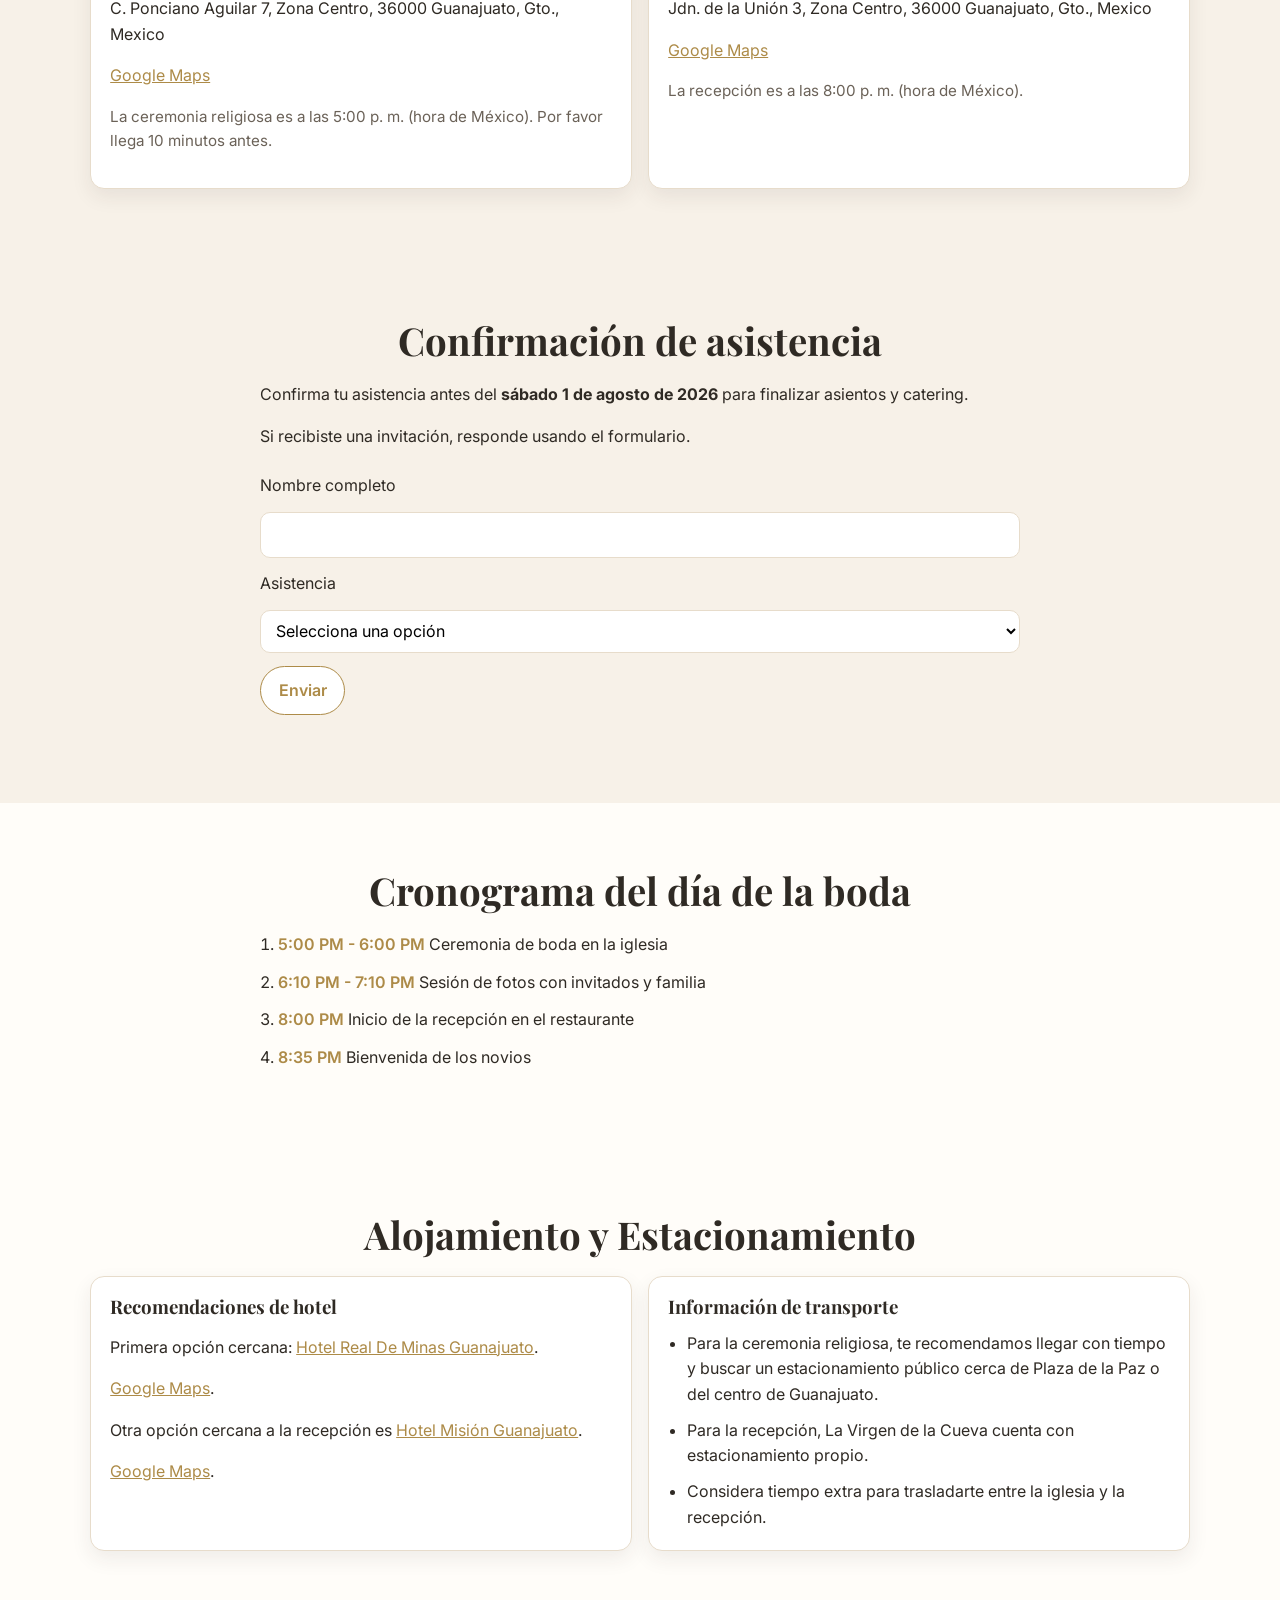
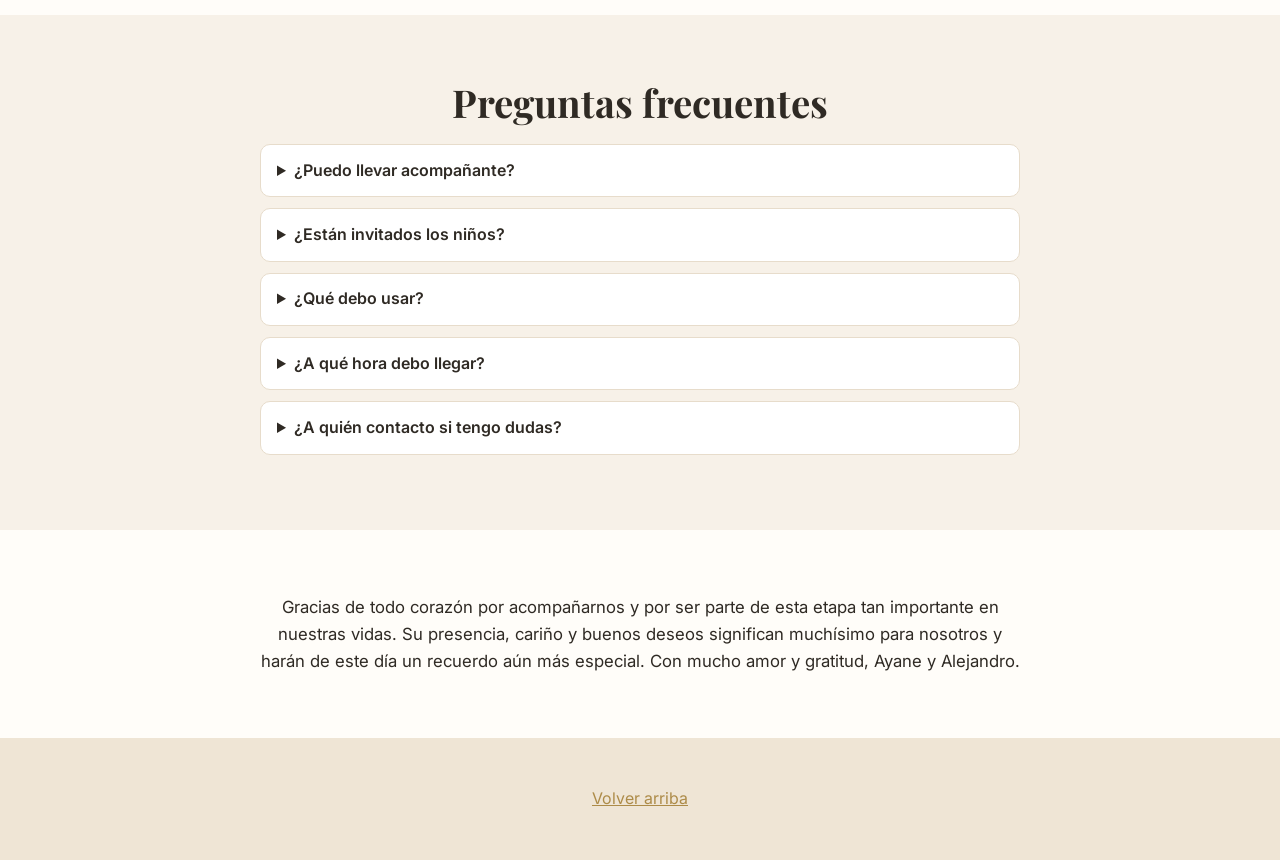
==== commit a45864fd: "Update newlyweds welcome time" ====
--- a/index.html
+++ b/index.html
@@ -150,7 +150,7 @@
             <li><span>5:00 PM - 6:00 PM</span> <span data-i18n="schedule.ceremony">Ceremonia de boda en la iglesia</span></li>
             <li><span>6:10 PM - 7:10 PM</span> <span data-i18n="schedule.photos">Sesión de fotos con invitados y familia</span></li>
             <li><span>8:00 PM</span> <span data-i18n="schedule.receptionBegins">Inicio de la recepción en el restaurante</span></li>
-            <li><span>9:35 PM</span> <span data-i18n="schedule.welcome">Bienvenida de los novios</span></li>
+            <li><span>8:35 PM</span> <span data-i18n="schedule.welcome">Bienvenida de los novios</span></li>
           </ol>
         </div>
       </section>
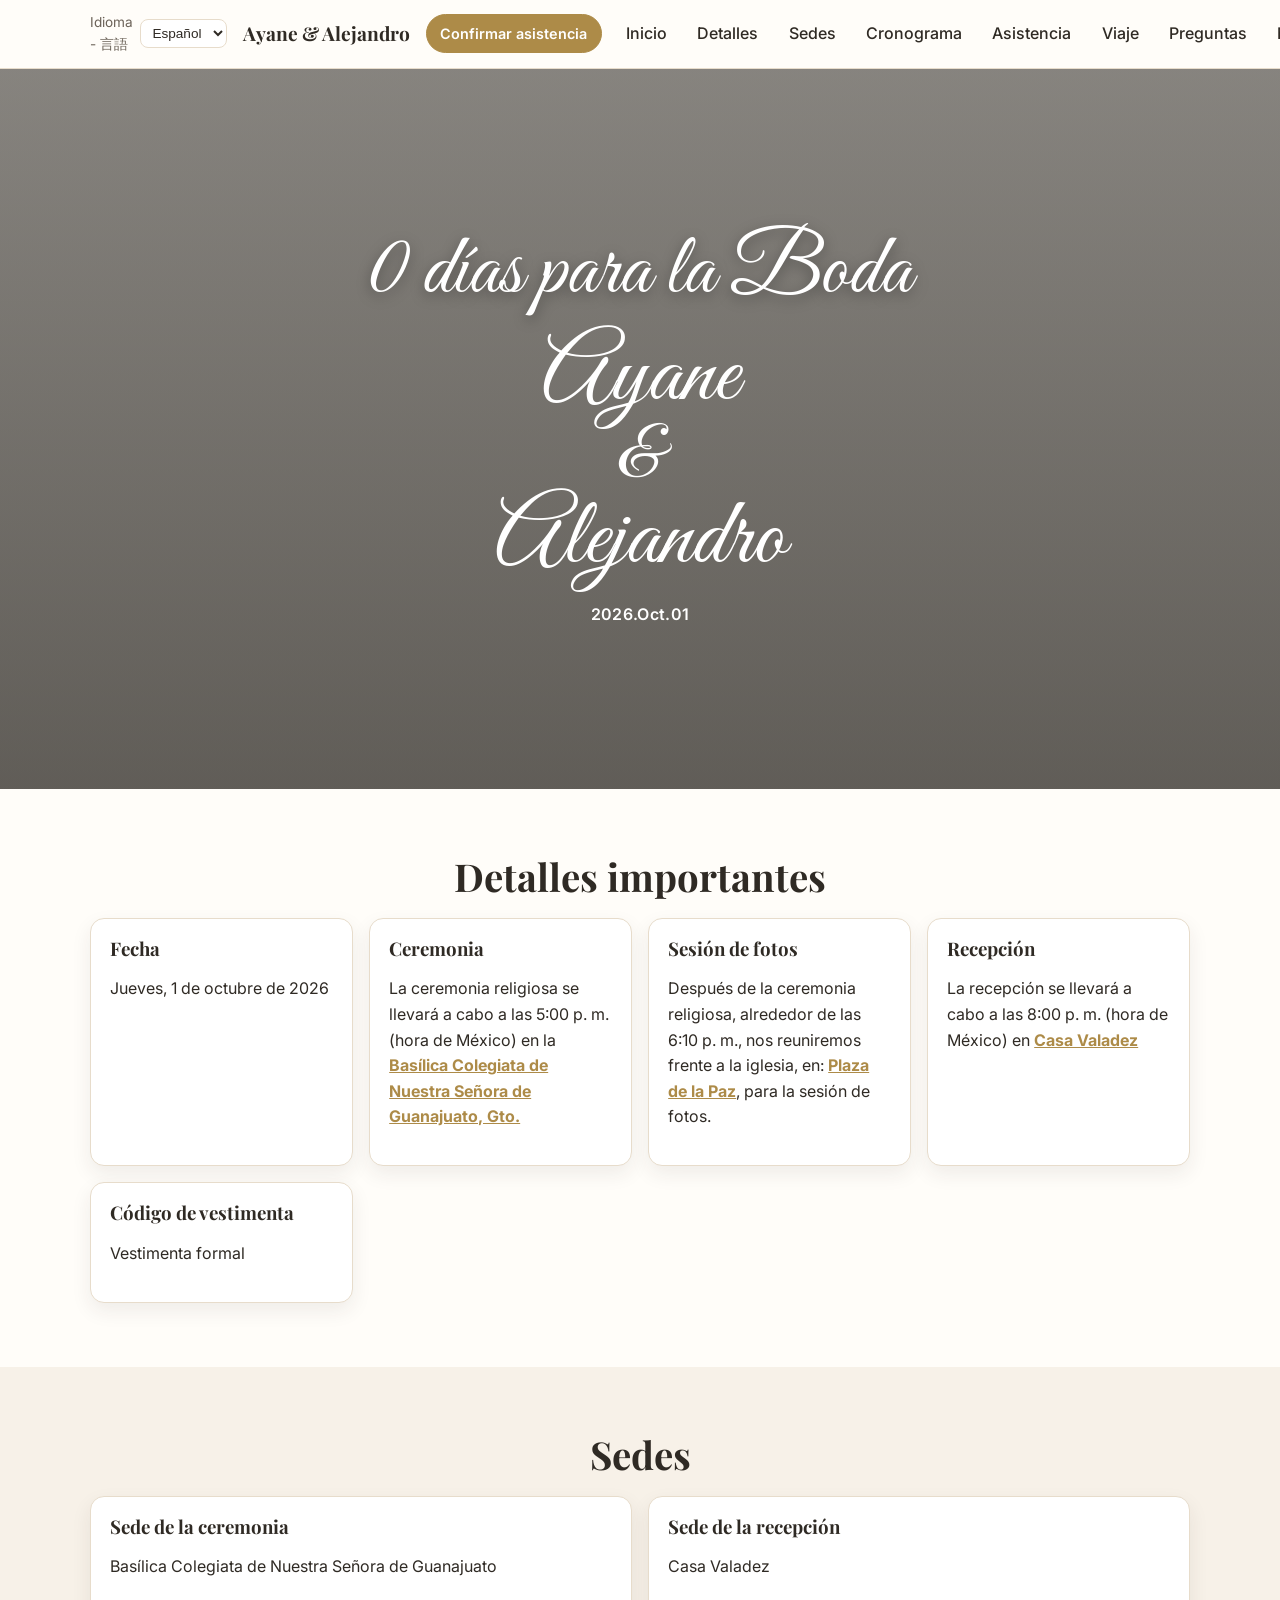
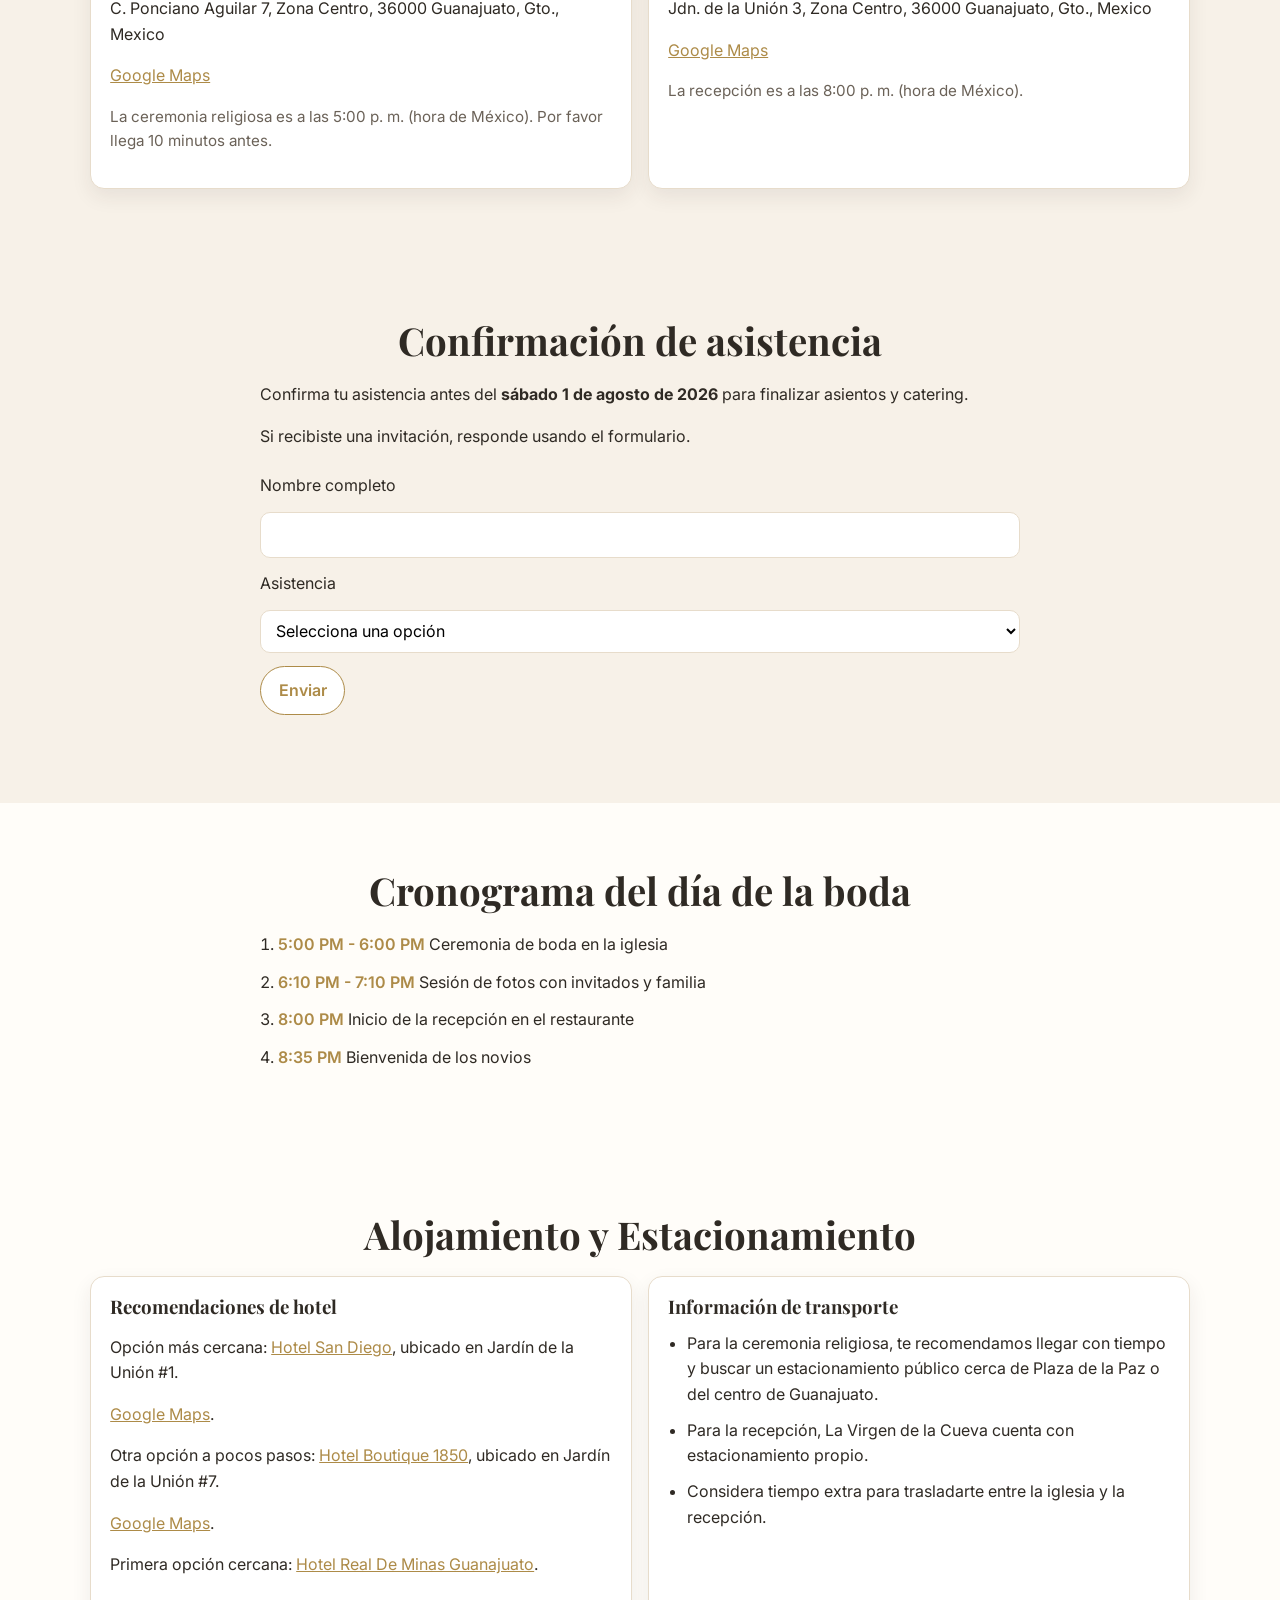
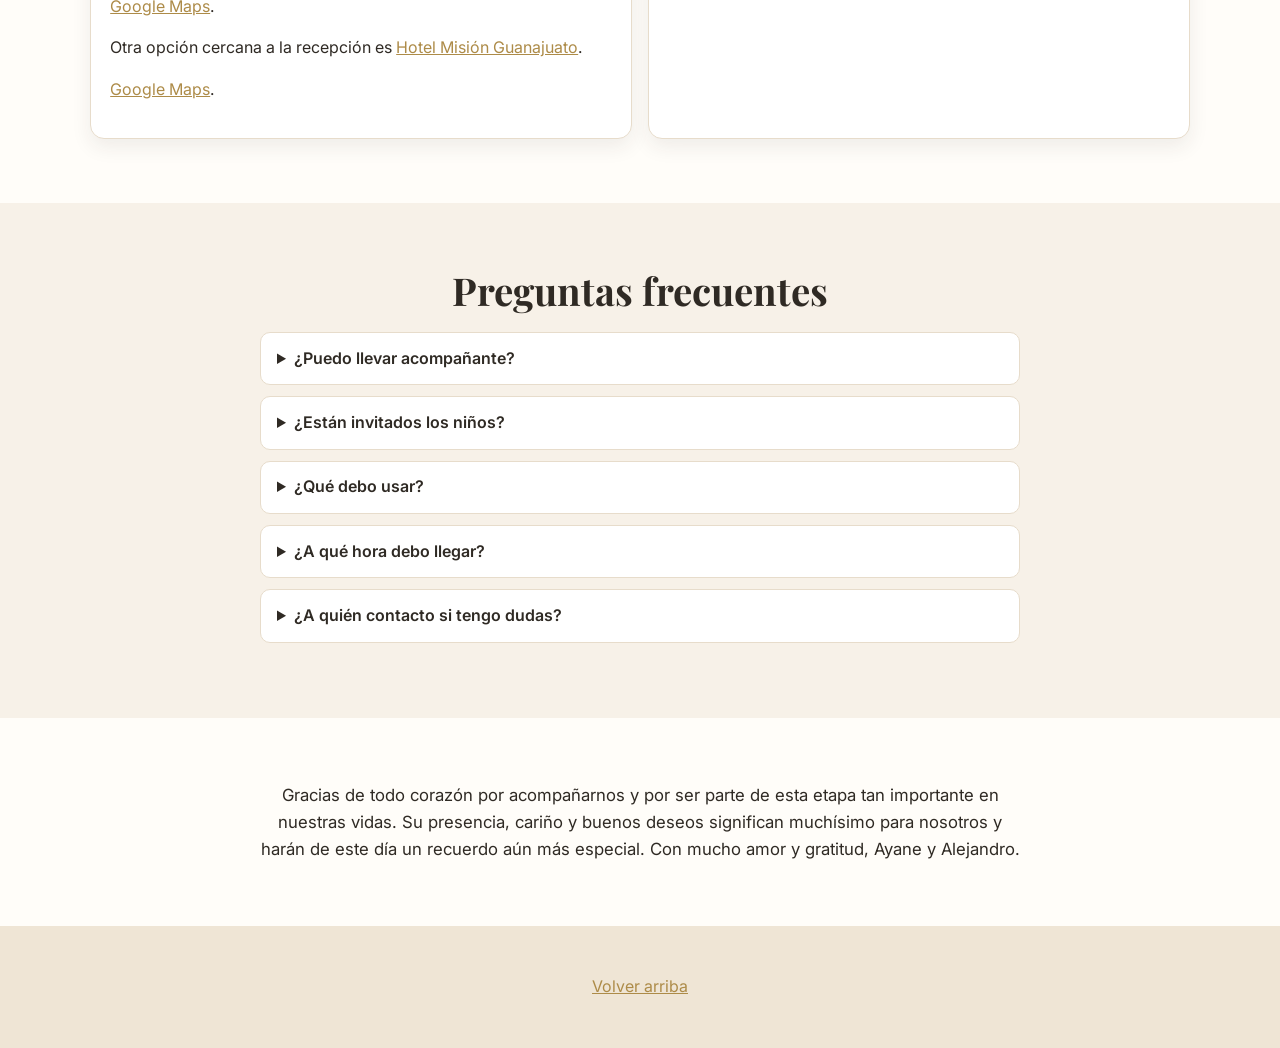
==== commit 5331de60: "Add nearby hotel recommendations" ====
--- a/index.html
+++ b/index.html
@@ -161,6 +161,10 @@
           <div class="card-grid travel-grid">
             <article class="card">
               <h3 data-i18n="travel.hotelsTitle">Recomendaciones de hotel</h3>
+              <p data-i18n="travel.hotelSanDiegoHtml" data-i18n-html="true">Opción más cercana: <a href="https://sandiegohotel.mx/" class="inline-link" target="_blank" rel="noopener noreferrer">Hotel San Diego</a>, ubicado en Jardín de la Unión #1.</p>
+              <p data-i18n="travel.hotelSanDiegoMapsHtml" data-i18n-html="true"><a href="https://www.google.com/maps/search/?api=1&query=Hotel+San+Diego%2C+Jard%C3%ADn+de+la+Uni%C3%B3n+1%2C+Guanajuato" class="inline-link" target="_blank" rel="noopener noreferrer">Google Maps</a>.</p>
+              <p data-i18n="travel.hotel1850Html" data-i18n-html="true">Otra opción a pocos pasos: <a href="https://www.hotel1850.com/" class="inline-link" target="_blank" rel="noopener noreferrer">Hotel Boutique 1850</a>, ubicado en Jardín de la Unión #7.</p>
+              <p data-i18n="travel.hotel1850MapsHtml" data-i18n-html="true"><a href="https://www.google.com/maps/search/?api=1&query=Hotel+Boutique+1850%2C+Jard%C3%ADn+de+la+Uni%C3%B3n+7%2C+Guanajuato" class="inline-link" target="_blank" rel="noopener noreferrer">Google Maps</a>.</p>
               <p data-i18n="travel.hotelRealMinasHtml" data-i18n-html="true">Primera opción cercana: <a href="https://www.hotelesrealdeminas.com.mx/" class="inline-link" target="_blank" rel="noopener noreferrer">Hotel Real De Minas Guanajuato</a>.</p>
               <p data-i18n="travel.hotelRealMinasMapsHtml" data-i18n-html="true"><a href="https://maps.app.goo.gl/fFHVFGsj3ACA22Qo8" class="inline-link" target="_blank" rel="noopener noreferrer">Google Maps</a>.</p>
               <p data-i18n="travel.hotelMissionHtml" data-i18n-html="true">Otra opción cercana a la recepción es <a href="https://www.hotelesmision.com.mx/destino/hotel-mision-guanajuato" class="inline-link" target="_blank" rel="noopener noreferrer">Hotel Misión Guanajuato</a>.</p>
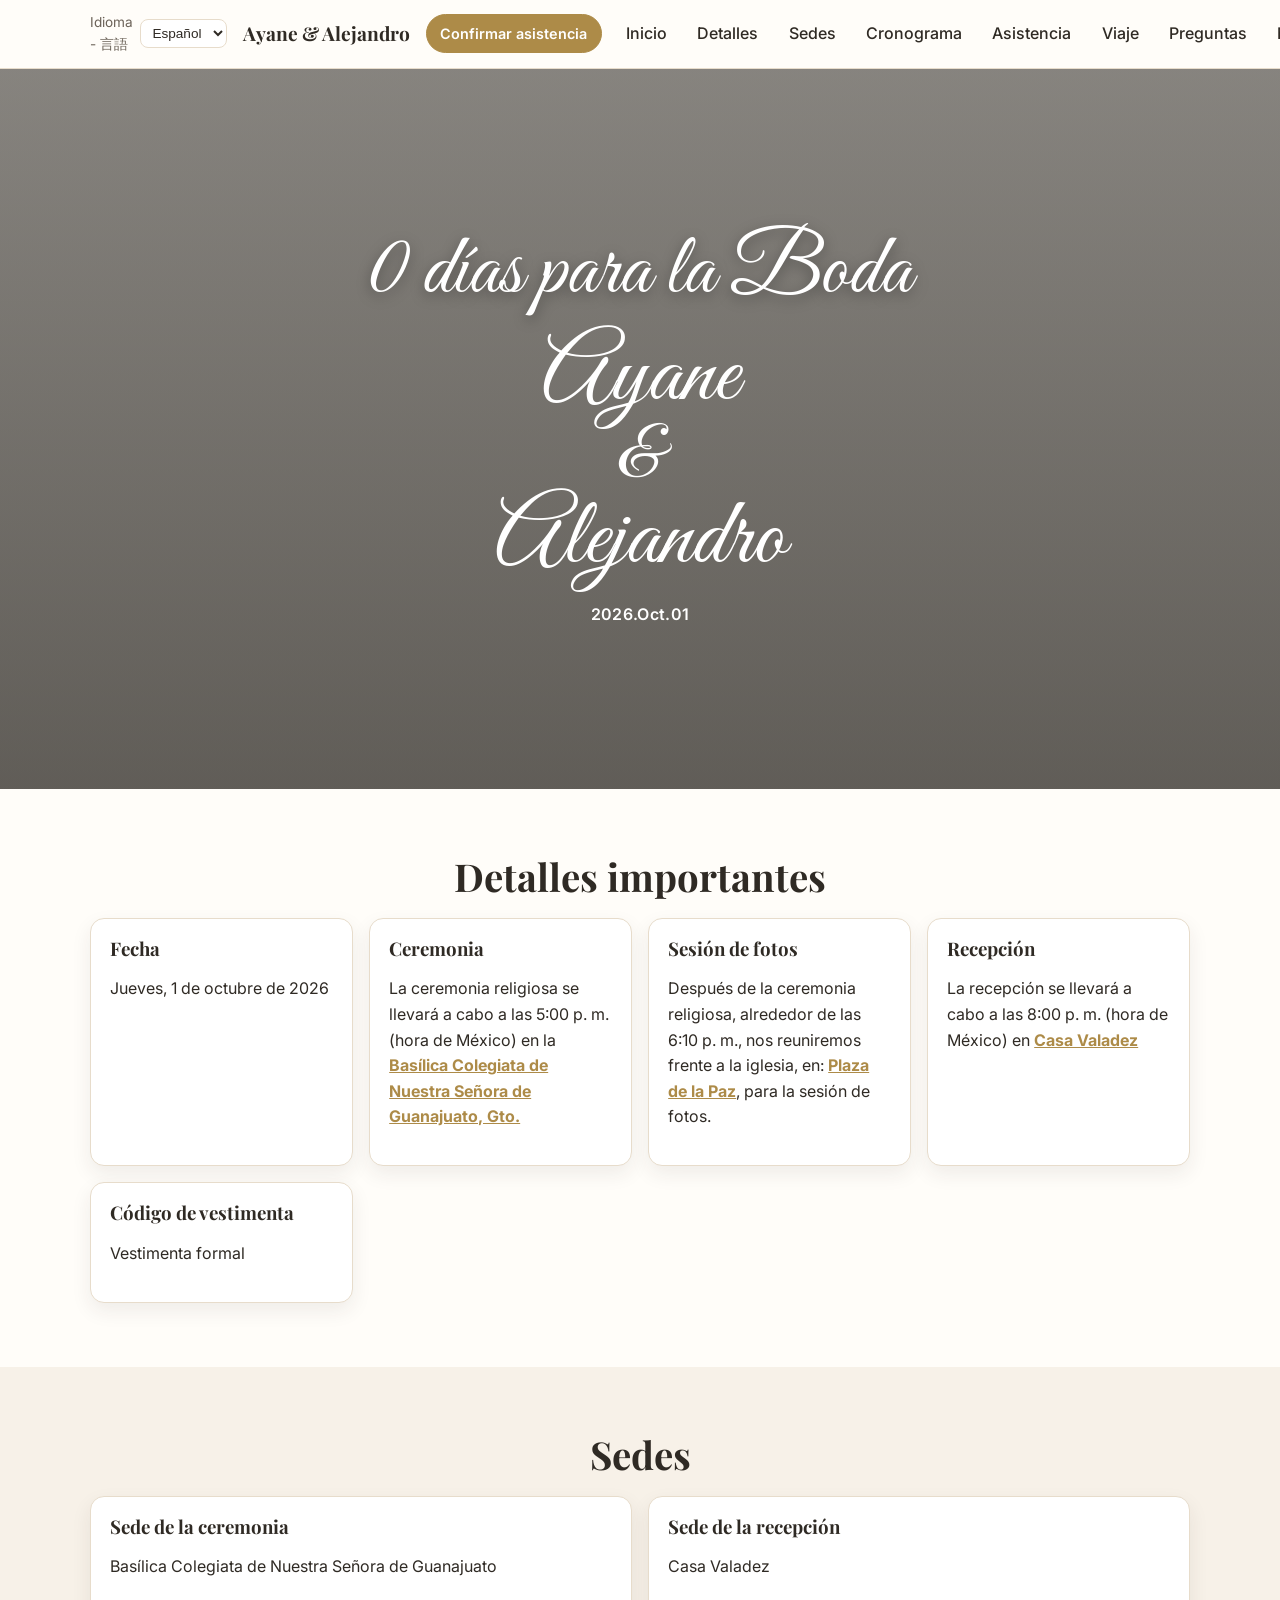
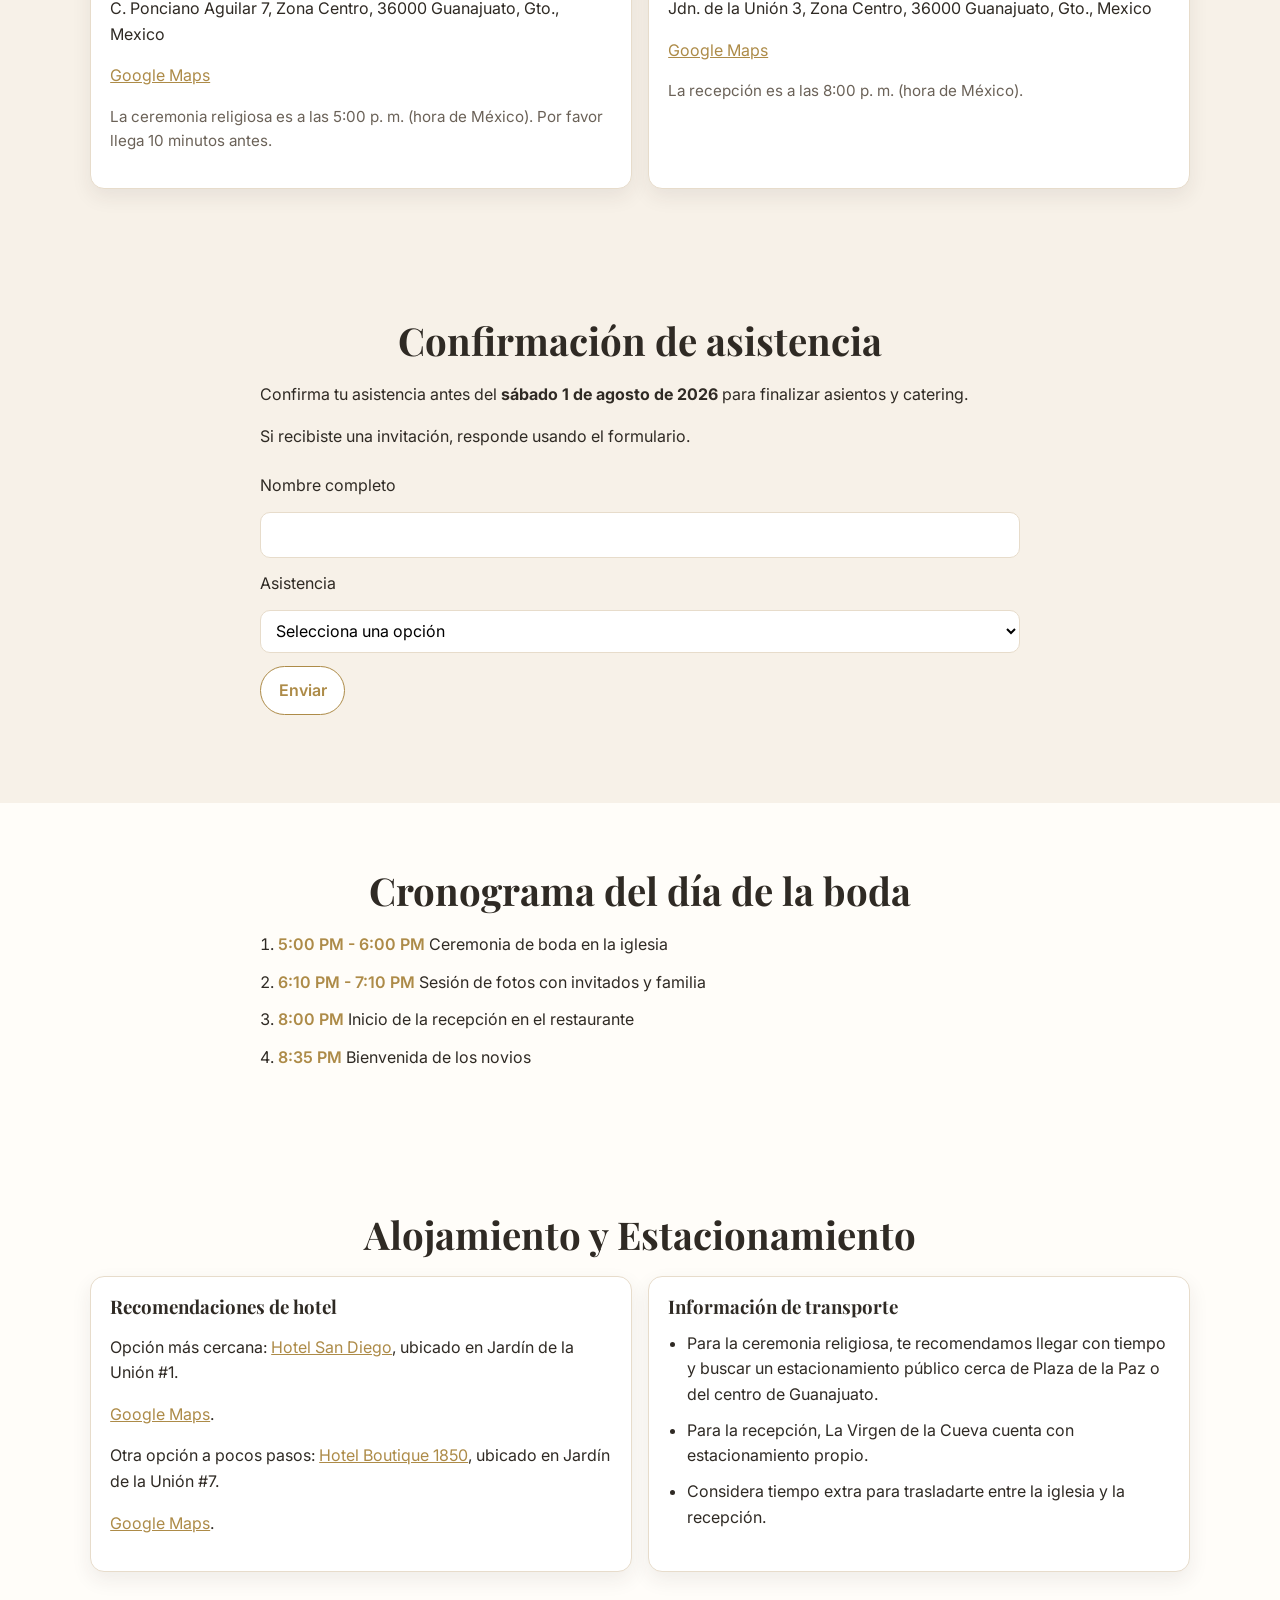
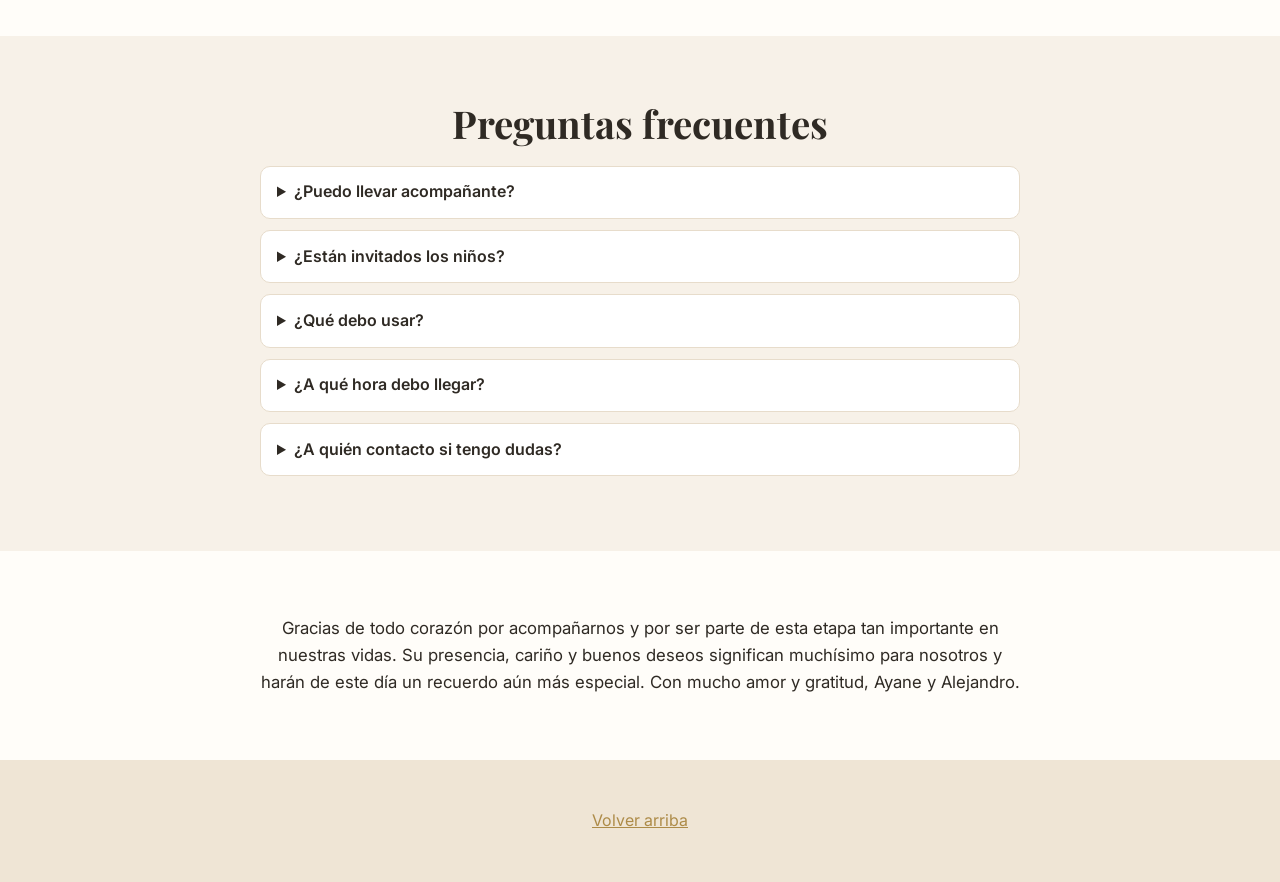
==== commit faba7be6: "Remove old hotel recommendations" ====
--- a/index.html
+++ b/index.html
@@ -165,10 +165,6 @@
               <p data-i18n="travel.hotelSanDiegoMapsHtml" data-i18n-html="true"><a href="https://www.google.com/maps/search/?api=1&query=Hotel+San+Diego%2C+Jard%C3%ADn+de+la+Uni%C3%B3n+1%2C+Guanajuato" class="inline-link" target="_blank" rel="noopener noreferrer">Google Maps</a>.</p>
               <p data-i18n="travel.hotel1850Html" data-i18n-html="true">Otra opción a pocos pasos: <a href="https://www.hotel1850.com/" class="inline-link" target="_blank" rel="noopener noreferrer">Hotel Boutique 1850</a>, ubicado en Jardín de la Unión #7.</p>
               <p data-i18n="travel.hotel1850MapsHtml" data-i18n-html="true"><a href="https://www.google.com/maps/search/?api=1&query=Hotel+Boutique+1850%2C+Jard%C3%ADn+de+la+Uni%C3%B3n+7%2C+Guanajuato" class="inline-link" target="_blank" rel="noopener noreferrer">Google Maps</a>.</p>
-              <p data-i18n="travel.hotelRealMinasHtml" data-i18n-html="true">Primera opción cercana: <a href="https://www.hotelesrealdeminas.com.mx/" class="inline-link" target="_blank" rel="noopener noreferrer">Hotel Real De Minas Guanajuato</a>.</p>
-              <p data-i18n="travel.hotelRealMinasMapsHtml" data-i18n-html="true"><a href="https://maps.app.goo.gl/fFHVFGsj3ACA22Qo8" class="inline-link" target="_blank" rel="noopener noreferrer">Google Maps</a>.</p>
-              <p data-i18n="travel.hotelMissionHtml" data-i18n-html="true">Otra opción cercana a la recepción es <a href="https://www.hotelesmision.com.mx/destino/hotel-mision-guanajuato" class="inline-link" target="_blank" rel="noopener noreferrer">Hotel Misión Guanajuato</a>.</p>
-              <p data-i18n="travel.hotelMissionMapsHtml" data-i18n-html="true"><a href="https://maps.app.goo.gl/KHiFoBMVoHBPsxtw8" class="inline-link" target="_blank" rel="noopener noreferrer">Google Maps</a>.</p>
             </article>
             <article class="card">
               <h3 data-i18n="travel.transportTitle">Información de transporte</h3>
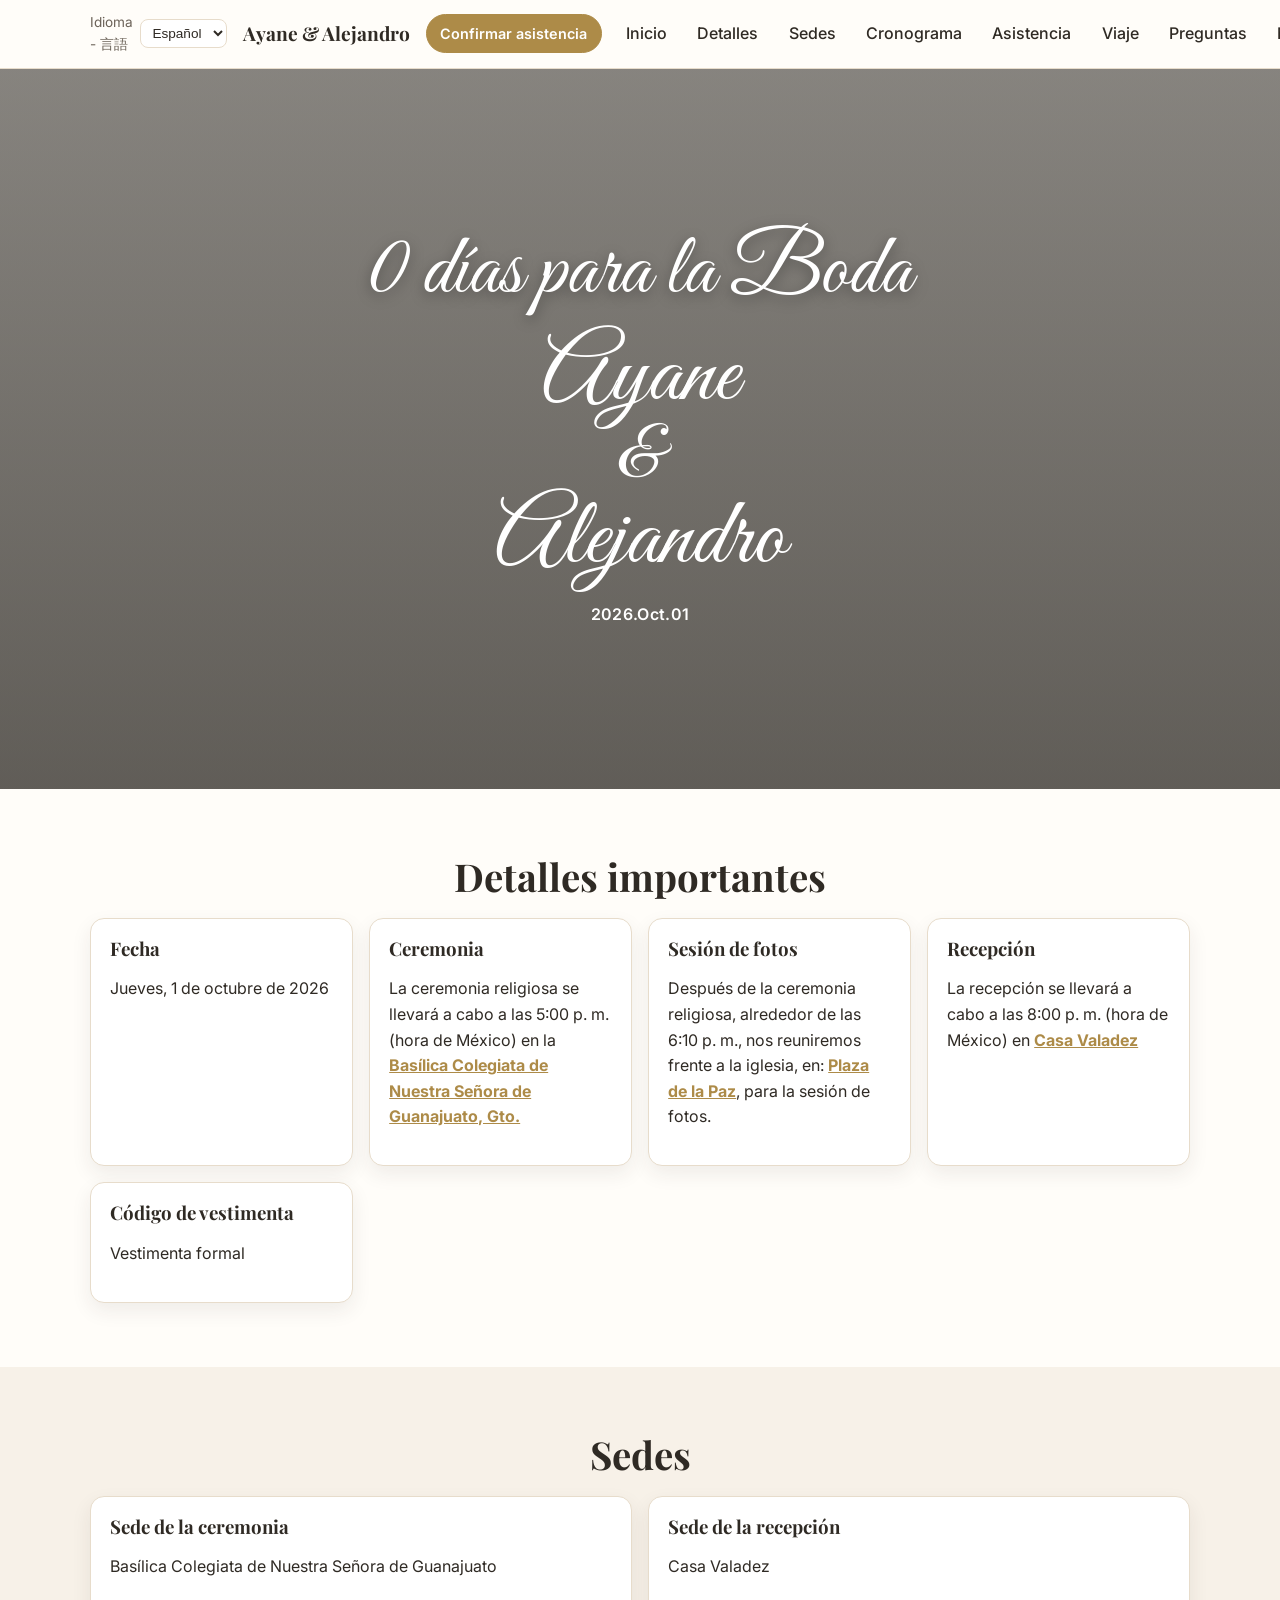
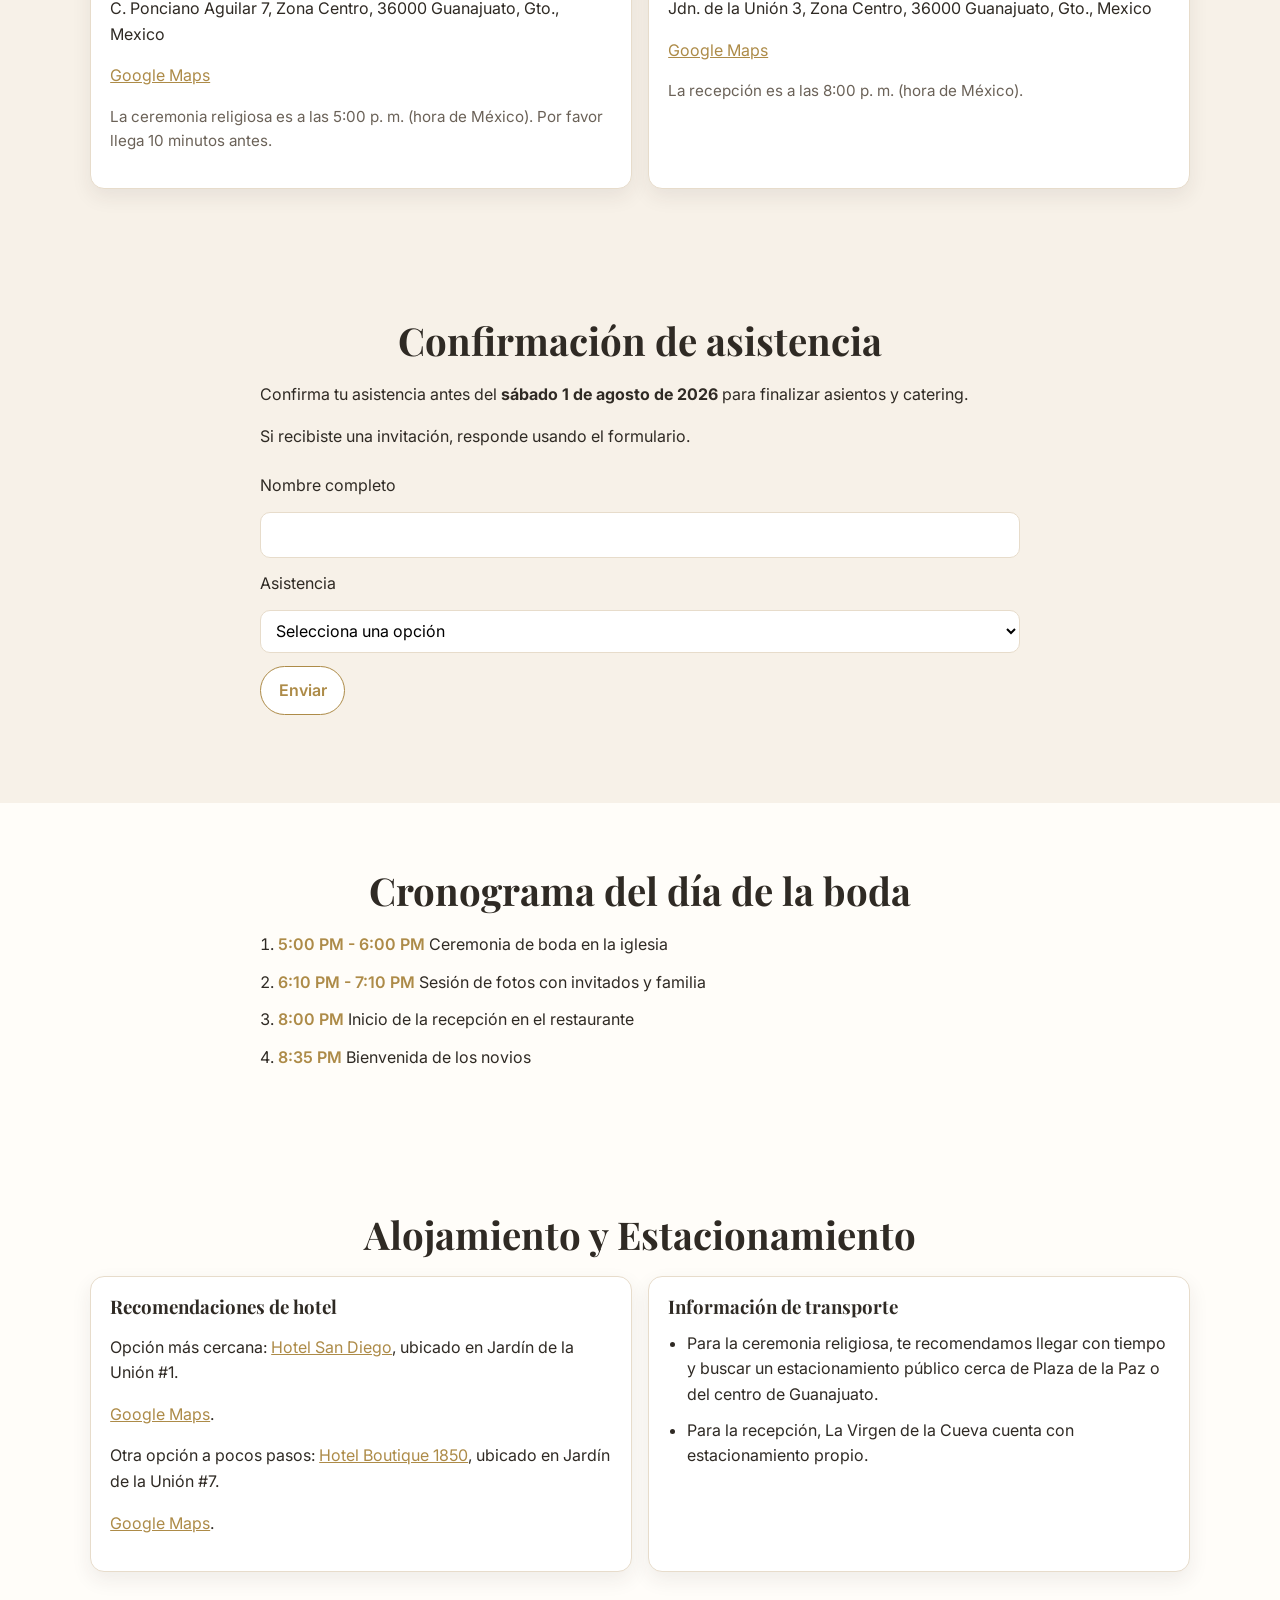
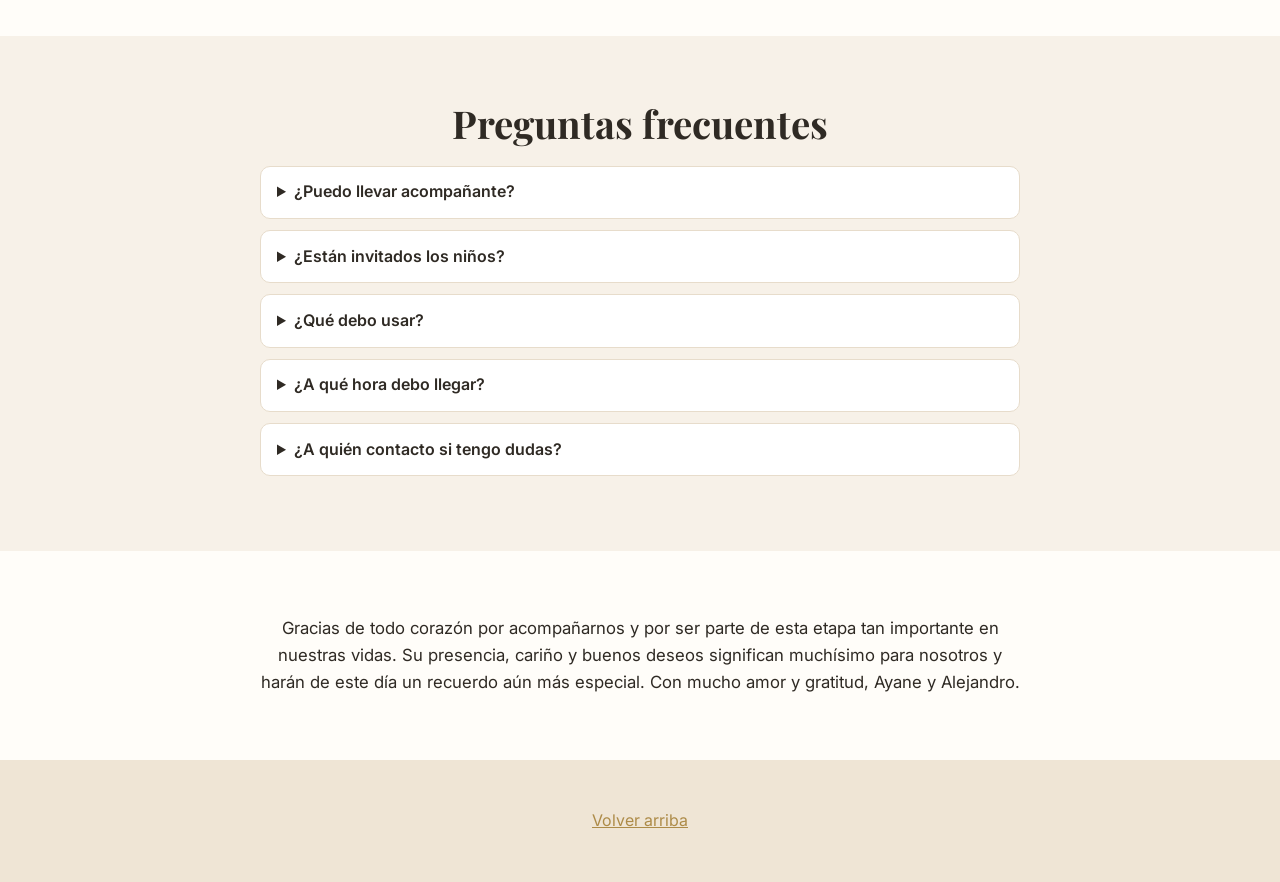
==== commit b406bdcd: "Update reception transportation information" ====
--- a/index.html
+++ b/index.html
@@ -170,8 +170,7 @@
               <h3 data-i18n="travel.transportTitle">Información de transporte</h3>
               <ul class="transport-list">
                 <li data-i18n="travel.transportCeremony">Para la ceremonia religiosa, te recomendamos llegar con tiempo y buscar un estacionamiento público cerca de Plaza de la Paz o del centro de Guanajuato.</li>
-                <li data-i18n="travel.transportReception">Para la recepción, La Virgen de la Cueva cuenta con estacionamiento propio.</li>
-                <li data-i18n="travel.transportTiming">Considera tiempo extra para trasladarte entre la iglesia y la recepción.</li>
+                <li data-i18n="travel.transportReception">Casa Valadez se encuentra frente al Teatro Juárez, muy cerca de la iglesia.</li>
               </ul>
             </article>
           </div>
